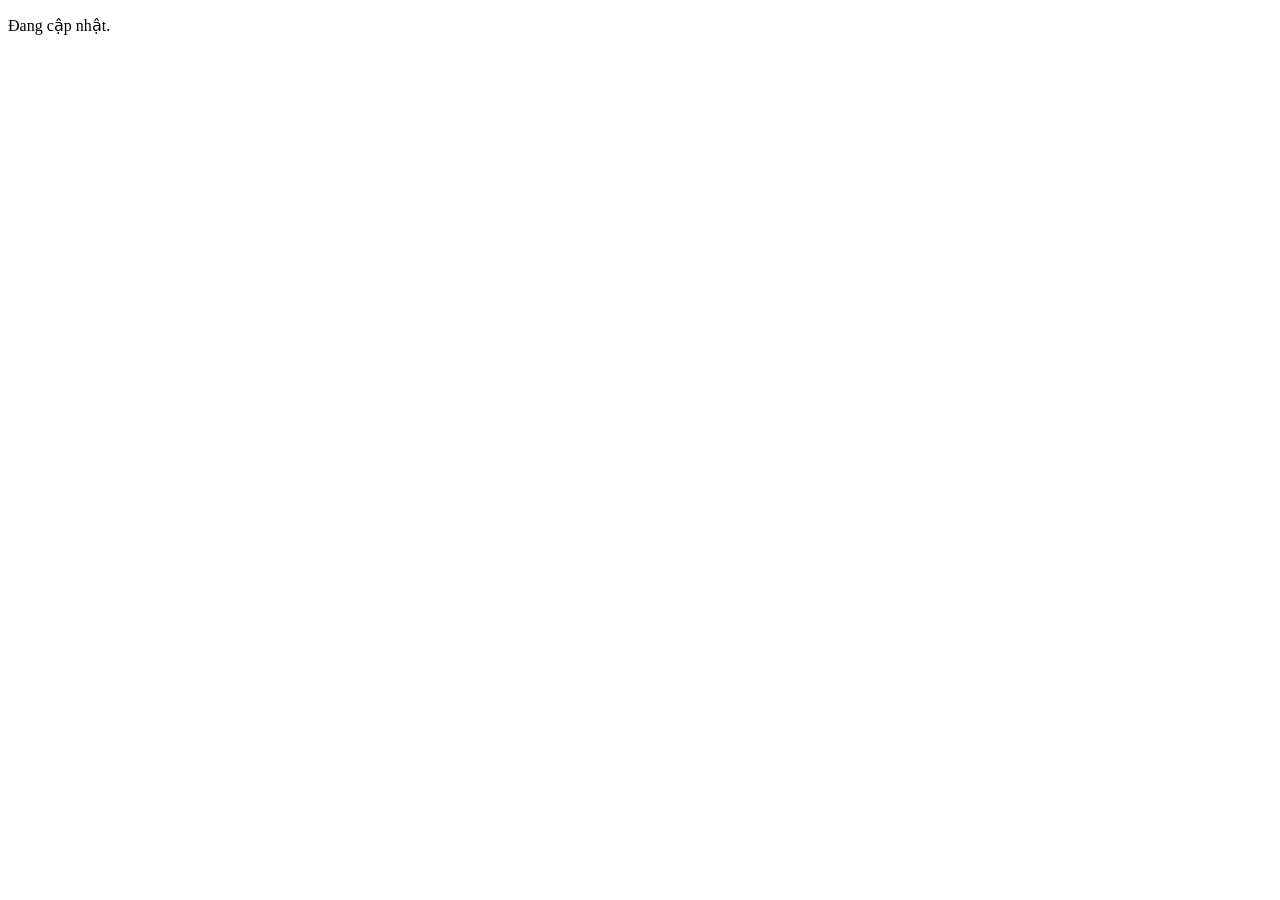
==== index.html @ cfcecbb8 "Khởi tạo: tên miền và cấu hình Pages" ====
<!doctype html><html lang="vi"><head><meta charset="utf-8"><meta name="viewport" content="width=device-width,initial-scale=1"><meta name="robots" content="noindex"><title>Đang cập nhật</title></head><body><p>Đang cập nhật.</p></body></html>
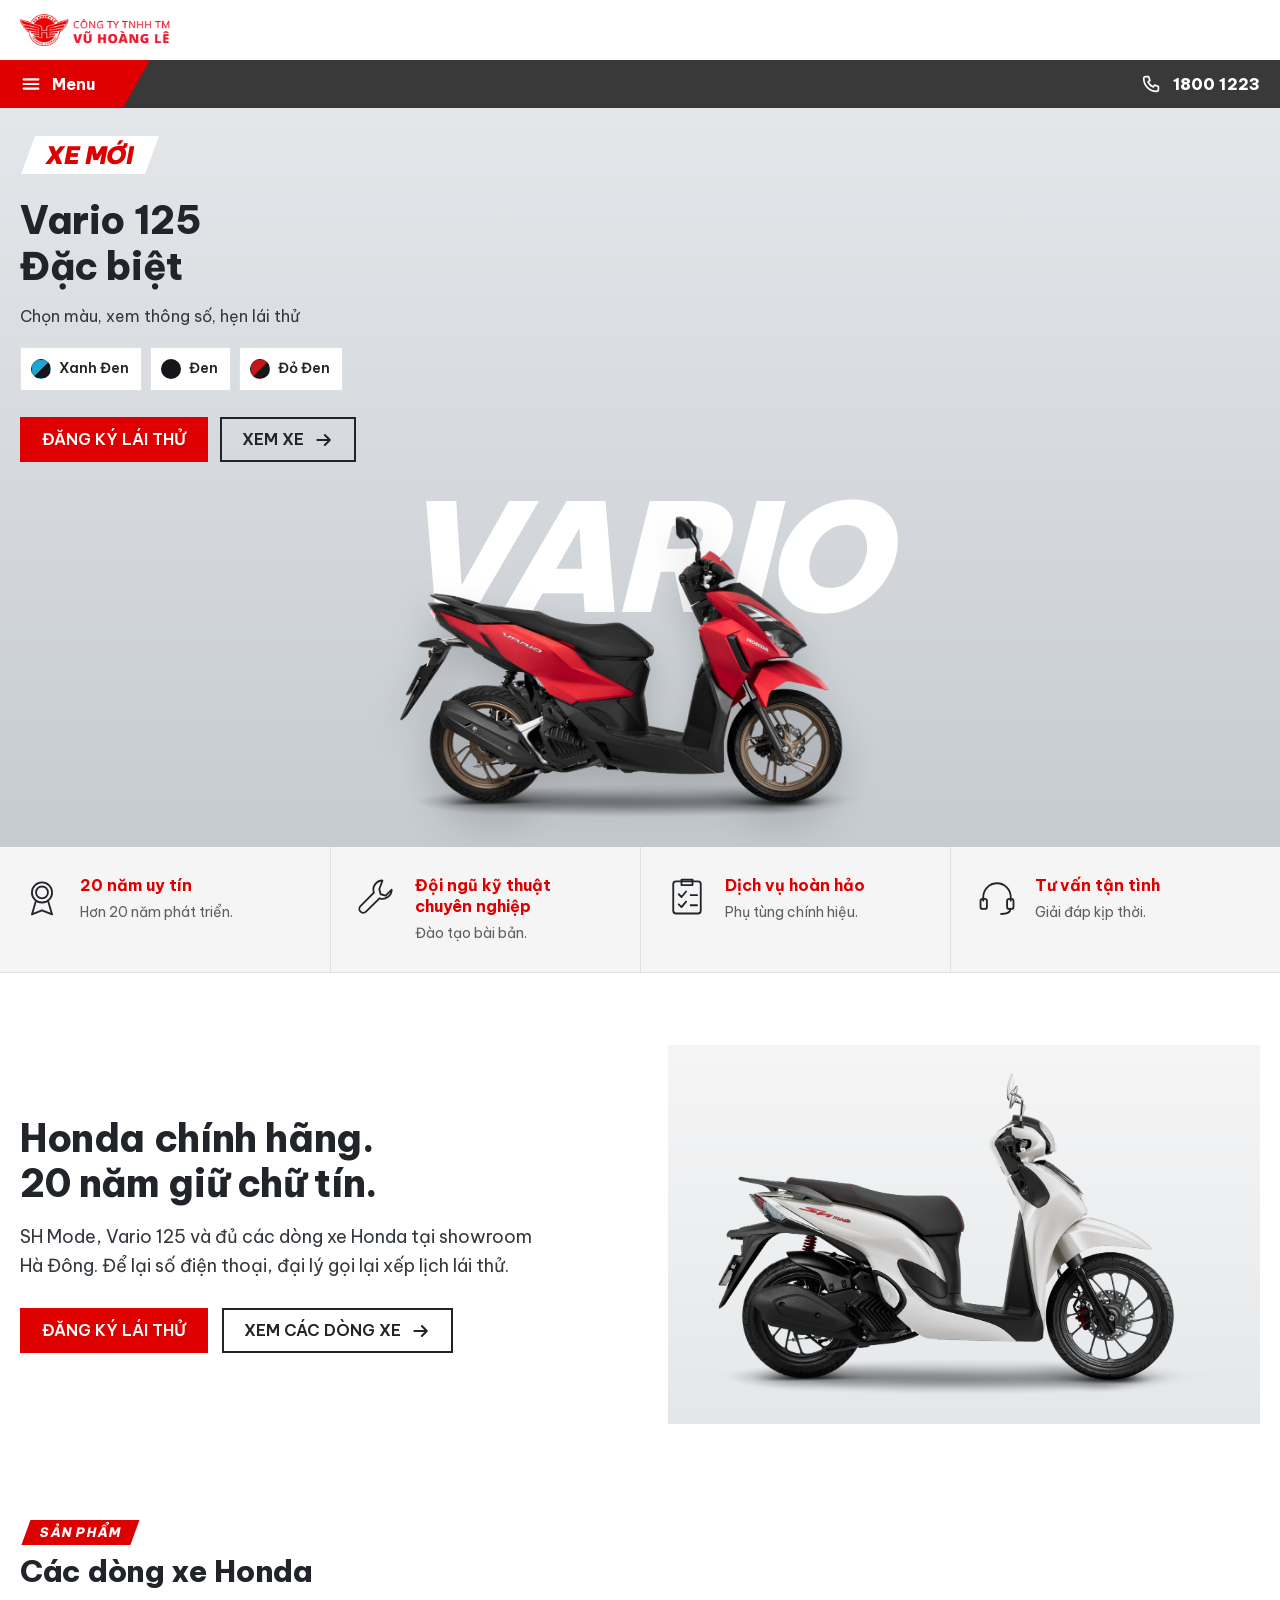
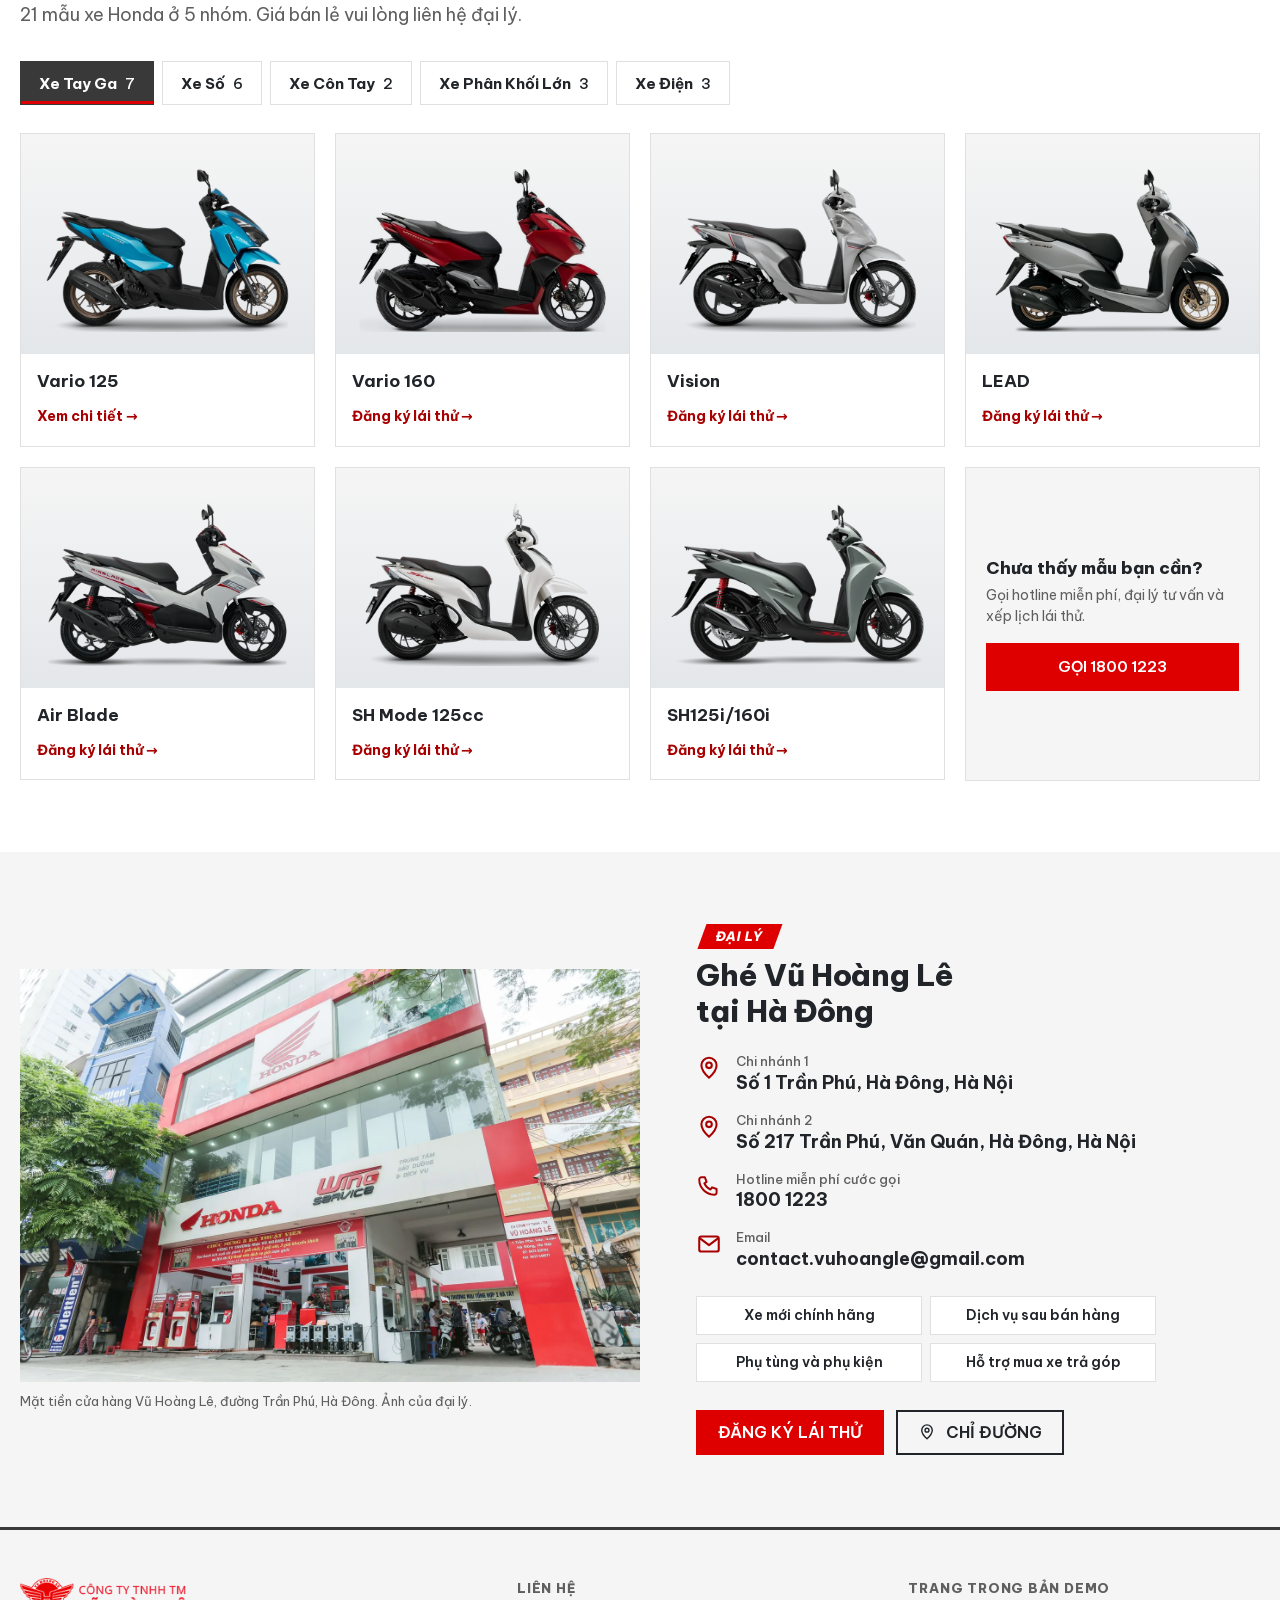
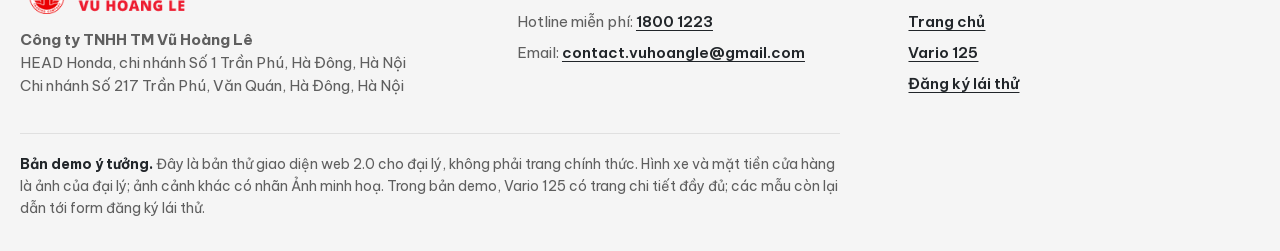
==== commit 07619dfe: "Bản demo web 2.0 theo khối B1: trang chủ, Vario 125, đăng ký lái thử, 404" ====
--- a/index.html
+++ b/index.html
@@ -1 +1,107 @@
-<!doctype html><html lang="vi"><head><meta charset="utf-8"><meta name="viewport" content="width=device-width,initial-scale=1"><meta name="robots" content="noindex"><title>Đang cập nhật</title></head><body><p>Đang cập nhật.</p></body></html>
+<!doctype html>
+<html lang="vi"><head><meta charset="utf-8">
+<meta name="viewport" content="width=device-width,initial-scale=1">
+<title>Honda Vũ Hoàng Lê | Bản demo ý tưởng web 2.0 (B1)</title>
+<meta name="description" content="Bản demo ý tưởng web 2.0 cho đại lý Honda Vũ Hoàng Lê, Hà Đông: các dòng xe, Vario 125, đăng ký lái thử.">
+<meta name="robots" content="noindex">
+<meta name="theme-color" content="#de0000">
+<meta property="og:type" content="website">
+<meta property="og:locale" content="vi_VN">
+<meta property="og:title" content="Honda Vũ Hoàng Lê | Bản demo ý tưởng web 2.0">
+<meta property="og:description" content="Bản demo ý tưởng web 2.0 cho đại lý Honda Vũ Hoàng Lê, Hà Đông: các dòng xe, Vario 125, đăng ký lái thử.">
+<meta property="og:url" content="https://vuhoangle2.ciaosoft.vn/">
+<meta property="og:image" content="https://vuhoangle2.ciaosoft.vn/img/og.jpg">
+<meta property="og:image:width" content="1200">
+<meta property="og:image:height" content="630">
+<link rel="icon" href="favicon.svg" type="image/svg+xml">
+<link rel="preload" href="fonts/bvp-400-latin.woff2" as="font" type="font/woff2" crossorigin>
+<link rel="preload" href="fonts/bvp-400-vietnamese.woff2" as="font" type="font/woff2" crossorigin>
+<link rel="preload" href="fonts/bvp-800-latin.woff2" as="font" type="font/woff2" crossorigin>
+<link rel="preload" href="fonts/bvp-800-vietnamese.woff2" as="font" type="font/woff2" crossorigin>
+<link rel="preload" href="fonts/bvp-900-latin.woff2" as="font" type="font/woff2" crossorigin>
+<link rel="preload" href="fonts/bvp-900-vietnamese.woff2" as="font" type="font/woff2" crossorigin>
+<link rel="stylesheet" href="site.css">
+<script>document.documentElement.className+=" js"</script>
+</head>
+<body>
+<a class="skip" href="#main">Bỏ qua điều hướng</a>
+<header>
+  <div class="hd-top"><div class="wrap">
+    <a class="logo" href="index.html"><img src="img/logo-vhl.png" width="186" height="40" alt="Công ty TNHH TM Vũ Hoàng Lê, về trang chủ"></a>
+    <div class="hd-util"><a class="btn btn-outline" href="test-ride.html">Đăng ký lái&nbsp;thử</a></div>
+  </div></div>
+  <nav class="hd-nav" aria-label="Điều hướng chính"><div class="wrap">
+    <a class="hot-tab" href="tel:18001223"><svg viewBox="0 0 24 24" fill="none" stroke="currentColor" stroke-width="1.8" stroke-linecap="round" stroke-linejoin="round" aria-hidden="true"><path d="M5 4h3.2l1.6 4.2-2.1 1.4a11 11 0 0 0 5.7 5.7l1.4-2.1L19 14.8V18a2 2 0 0 1-2 2A14 14 0 0 1 3 6a2 2 0 0 1 2-2z"/></svg><span>Hotline miễn phí <b>1800&nbsp;1223</b></span></a>
+    <ul class="nav-d"><li><a href="index.html" aria-current="page">Trang&nbsp;chủ</a></li><li><a href="index.html#products">Sản phẩm</a></li><li><a href="vario-125.html">Vario&nbsp;125</a></li><li><a href="test-ride.html">Đăng ký lái&nbsp;thử</a></li><li><a href="index.html#dealer">Liên hệ</a></li></ul>
+    <span class="addr"><svg viewBox="0 0 24 24" fill="none" stroke="currentColor" stroke-width="1.9" stroke-linecap="round" stroke-linejoin="round" aria-hidden="true"><path d="M12 21s7-6.2 7-11.5A7 7 0 0 0 5 9.5C5 14.8 12 21 12 21z"/><circle cx="12" cy="9.5" r="2.6"/></svg>Số&nbsp;1 và Số&nbsp;217 Trần&nbsp;Phú,&nbsp;Hà&nbsp;Đông</span>
+    <details class="nav-m"><summary><svg viewBox="0 0 24 24" fill="none" stroke="currentColor" stroke-width="2.4" stroke-linecap="round" aria-hidden="true"><path d="M4 7h16M4 12h16M4 17h16"/></svg><span>Menu</span></summary><ul><li><a href="index.html" aria-current="page">Trang&nbsp;chủ</a></li><li><a href="index.html#products">Sản phẩm</a></li><li><a href="vario-125.html">Vario&nbsp;125</a></li><li><a href="test-ride.html">Đăng ký lái&nbsp;thử</a></li><li><a href="index.html#dealer">Liên hệ</a></li></ul></details>
+    <a class="hot-m" href="tel:18001223" aria-label="Gọi hotline 1800 1223"><svg viewBox="0 0 24 24" fill="none" stroke="currentColor" stroke-width="1.8" stroke-linecap="round" stroke-linejoin="round" aria-hidden="true"><path d="M5 4h3.2l1.6 4.2-2.1 1.4a11 11 0 0 0 5.7 5.7l1.4-2.1L19 14.8V18a2 2 0 0 1-2 2A14 14 0 0 1 3 6a2 2 0 0 1 2-2z"/></svg><b>1800&nbsp;1223</b></a>
+  </div></nav>
+</header>
+
+<main id="main">
+  <section class="hero" aria-label="Xe mới: Vario 125 Đặc biệt">
+    <div class="hero-in">
+      <div class="copy">
+        <span class="tag"><span>Xe mới</span></span>
+        <h1><span class="ln">Vario&nbsp;125</span> <span class="ln">Đặc&nbsp;biệt</span></h1>
+        <p class="sub">Chọn màu, xem thông&nbsp;số, hẹn&nbsp;lái&nbsp;thử</p>
+        <div class="cols" role="group" aria-label="Chọn màu Vario 125"><a class="col-chip" href="vario-125.html?color=blue-black"><i class="dot" style="background:linear-gradient(135deg,#1fa5d4 50%,#15171a 50%)"></i>Xanh Đen</a><a class="col-chip" href="vario-125.html?color=black"><i class="dot" style="background:#15171a"></i>Đen</a><a class="col-chip" href="vario-125.html?color=red-black"><i class="dot" style="background:linear-gradient(135deg,#c4161c 50%,#15171a 50%)"></i>Đỏ Đen</a></div>
+        <div class="cta"><a class="btn btn-red" href="test-ride.html?model=vario-125">Đăng ký lái&nbsp;thử</a><a class="btn btn-ghost" href="vario-125.html">Xem xe<span class="ar"><svg viewBox="0 0 24 24" fill="none" stroke="currentColor" stroke-width="2.4" stroke-linecap="round" stroke-linejoin="round" aria-hidden="true"><path d="M4 12h15M13 6l6 6-6 6"/></svg></span></a></div>
+      </div>
+      <div class="scene"><div class="ghost" aria-hidden="true">VARIO</div><img class="bike" src="img/vario-hero.webp" width="1100" height="695" alt="Honda Vario 125 Đặc biệt màu đỏ đen" fetchpriority="high"></div>
+    </div>
+  </section>
+  <section class="usp" aria-label="Vì sao chọn Vũ Hoàng Lê"><div class="wrap"><ul><li><svg viewBox="0 0 48 48" fill="none" stroke="currentColor" stroke-width="2" stroke-linecap="round" stroke-linejoin="round" aria-hidden="true"><circle cx="24" cy="19" r="11"/><circle cx="24" cy="19" r="6.5"/><path d="M17 29.5 13 43l11-4.5L35 43l-4-13.5"/></svg><div><h3>20&nbsp;năm uy&nbsp;tín</h3><p>Hơn 20&nbsp;năm phát&nbsp;triển.</p></div></li><li><svg viewBox="0 0 48 48" fill="none" stroke="currentColor" stroke-width="2" stroke-linecap="round" stroke-linejoin="round" aria-hidden="true"><path d="M30 6a10 10 0 0 0-9.4 13.3L6 34a4.2 4.2 0 0 0 6 6l14.7-14.6A10 10 0 0 0 40 16l-6.5 6.5-5.5-1.5-1.5-5.5z"/></svg><div><h3>Đội ngũ kỹ&nbsp;thuật chuyên&nbsp;nghiệp</h3><p>Đào tạo bài&nbsp;bản.</p></div></li><li><svg viewBox="0 0 48 48" fill="none" stroke="currentColor" stroke-width="2" stroke-linecap="round" stroke-linejoin="round" aria-hidden="true"><rect x="9" y="7" width="30" height="35" rx="3"/><path d="M18 5h12v6H18zM15 21l3 3 5-6M15 32l3 3 5-6M28 22h7M28 33h7"/></svg><div><h3>Dịch vụ hoàn&nbsp;hảo</h3><p>Phụ tùng chính&nbsp;hiệu.</p></div></li><li><svg viewBox="0 0 48 48" fill="none" stroke="currentColor" stroke-width="2" stroke-linecap="round" stroke-linejoin="round" aria-hidden="true"><path d="M9 28v-4a15 15 0 0 1 30 0v4"/><rect x="6" y="26" width="7" height="11" rx="2.5"/><rect x="35" y="26" width="7" height="11" rx="2.5"/><path d="M38.5 37c0 4-4 5.5-10 5.5"/></svg><div><h3>Tư&nbsp;vấn tận&nbsp;tình</h3><p>Giải đáp kịp&nbsp;thời.</p></div></li></ul></div></section>
+
+  <section class="intro" aria-labelledby="intro-h">
+    <div class="wrap intro-in">
+      <div>
+        <h2 id="intro-h">Honda chính hãng.<br>20&nbsp;năm giữ&nbsp;chữ&nbsp;tín.</h2>
+        <p class="sub">SH Mode, Vario&nbsp;125 và đủ các dòng xe Honda tại showroom Hà&nbsp;Đông. Để lại số điện&nbsp;thoại, đại&nbsp;lý gọi lại xếp lịch&nbsp;lái&nbsp;thử.</p>
+        <div class="cta"><a class="btn btn-red" href="test-ride.html">Đăng ký lái&nbsp;thử</a><a class="btn btn-ghost" href="#products">Xem các dòng xe<span class="ar"><svg viewBox="0 0 24 24" fill="none" stroke="currentColor" stroke-width="2.4" stroke-linecap="round" stroke-linejoin="round" aria-hidden="true"><path d="M4 12h15M13 6l6 6-6 6"/></svg></span></a></div>
+      </div>
+      <div class="intro-img"><img src="img/hero-sh-mode.webp" width="1400" height="911" alt="Honda SH Mode màu trắng, nhìn nghiêng" loading="lazy" decoding="async"></div>
+    </div>
+  </section>
+
+  <section class="sec" id="products" aria-labelledby="prod-h">
+    <div class="wrap">
+      <div class="sec-head"><p class="eyebrow"><span>Sản phẩm</span></p><h2 id="prod-h">Các dòng xe&nbsp;Honda</h2>
+      <p class="lead">21 mẫu xe Honda ở 5 nhóm. Giá bán lẻ vui lòng liên hệ&nbsp;đại&nbsp;lý.</p></div>
+      <div data-catalog>
+        <div class="tabbar" role="tablist" aria-label="Nhóm xe"></div>
+        <div class="grp" id="group-scooter" data-grp="scooter" data-title="Xe Tay Ga" data-n="7"><h3>Xe Tay Ga<span>7 mẫu</span></h3><ul class="cards"><li class="card"><div class="card-img"><img src="img/models/vario-125.webp" width="800" height="600" alt="Honda Vario 125" loading="lazy" decoding="async"></div><div class="card-b"><h4><a href="vario-125.html">Vario&nbsp;125</a></h4><span class="card-go" aria-hidden="true">Xem chi tiết&nbsp;→</span></div></li><li class="card"><div class="card-img"><img src="img/models/vario-160.webp" width="800" height="600" alt="Honda Vario 160" loading="lazy" decoding="async"></div><div class="card-b"><h4><a href="test-ride.html?model=vario-160">Vario&nbsp;160</a></h4><span class="card-go" aria-hidden="true">Đăng ký lái&nbsp;thử&nbsp;→</span></div></li><li class="card"><div class="card-img"><img src="img/models/vision-2026.webp" width="800" height="600" alt="Honda Vision" loading="lazy" decoding="async"></div><div class="card-b"><h4><a href="test-ride.html?model=vision-2026">Vision</a></h4><span class="card-go" aria-hidden="true">Đăng ký lái&nbsp;thử&nbsp;→</span></div></li><li class="card"><div class="card-img"><img src="img/models/lead-2026.webp" width="800" height="600" alt="Honda LEAD" loading="lazy" decoding="async"></div><div class="card-b"><h4><a href="test-ride.html?model=lead-2026">LEAD</a></h4><span class="card-go" aria-hidden="true">Đăng ký lái&nbsp;thử&nbsp;→</span></div></li><li class="card"><div class="card-img"><img src="img/models/air-blade-2026.webp" width="800" height="600" alt="Honda Air Blade" loading="lazy" decoding="async"></div><div class="card-b"><h4><a href="test-ride.html?model=air-blade-2026">Air Blade</a></h4><span class="card-go" aria-hidden="true">Đăng ký lái&nbsp;thử&nbsp;→</span></div></li><li class="card"><div class="card-img"><img src="img/models/sh-mode-125.webp" width="800" height="600" alt="Honda SH Mode 125cc" loading="lazy" decoding="async"></div><div class="card-b"><h4><a href="test-ride.html?model=sh-mode-125">SH Mode&nbsp;125cc</a></h4><span class="card-go" aria-hidden="true">Đăng ký lái&nbsp;thử&nbsp;→</span></div></li><li class="card"><div class="card-img"><img src="img/models/sh125i-160i.webp" width="800" height="600" alt="Honda SH125i/160i" loading="lazy" decoding="async"></div><div class="card-b"><h4><a href="test-ride.html?model=sh125i-160i">SH125i/160i</a></h4><span class="card-go" aria-hidden="true">Đăng ký lái&nbsp;thử&nbsp;→</span></div></li><li class="cta-card"><div class="cta-in"><div class="cta-t"><b>Chưa thấy mẫu bạn&nbsp;cần?</b><span>Gọi hotline miễn phí, đại&nbsp;lý tư&nbsp;vấn và xếp lịch lái&nbsp;thử.</span></div><a class="btn btn-red" href="tel:18001223">Gọi 1800&nbsp;1223</a></div></li></ul></div><div class="grp" id="group-underbone" data-grp="underbone" data-title="Xe Số" data-n="6"><h3>Xe Số<span>6 mẫu</span></h3><ul class="cards"><li class="card"><div class="card-img"><img src="img/models/super-cub-c125.webp" width="800" height="600" alt="Honda Super Cub C125" loading="lazy" decoding="async"></div><div class="card-b"><h4><a href="test-ride.html?model=super-cub-c125">Super Cub C125</a></h4><span class="card-go" aria-hidden="true">Đăng ký lái&nbsp;thử&nbsp;→</span></div></li><li class="card"><div class="card-img"><img src="img/models/wave-alpha-classic.webp" width="800" height="600" alt="Honda Wave Alpha Cổ Điển" loading="lazy" decoding="async"></div><div class="card-b"><h4><a href="test-ride.html?model=wave-alpha-classic">Wave Alpha Cổ Điển</a></h4><span class="card-go" aria-hidden="true">Đăng ký lái&nbsp;thử&nbsp;→</span></div></li><li class="card"><div class="card-img"><img src="img/models/wave-alpha-110.webp" width="800" height="600" alt="Honda Wave Alpha 110cc" loading="lazy" decoding="async"></div><div class="card-b"><h4><a href="test-ride.html?model=wave-alpha-110">Wave Alpha 110cc</a></h4><span class="card-go" aria-hidden="true">Đăng ký lái&nbsp;thử&nbsp;→</span></div></li><li class="card"><div class="card-img"><img src="img/models/wave-rsx-fi.webp" width="800" height="600" alt="Honda Wave RSX FI" loading="lazy" decoding="async"></div><div class="card-b"><h4><a href="test-ride.html?model=wave-rsx-fi">Wave RSX FI</a></h4><span class="card-go" aria-hidden="true">Đăng ký lái&nbsp;thử&nbsp;→</span></div></li><li class="card"><div class="card-img"><img src="img/models/blade-110.webp" width="800" height="600" alt="Honda Blade 110cc" loading="lazy" decoding="async"></div><div class="card-b"><h4><a href="test-ride.html?model=blade-110">Blade 110cc</a></h4><span class="card-go" aria-hidden="true">Đăng ký lái&nbsp;thử&nbsp;→</span></div></li><li class="card"><div class="card-img"><img src="img/models/future-125.webp" width="800" height="600" alt="Honda Future 125cc" loading="lazy" decoding="async"></div><div class="card-b"><h4><a href="test-ride.html?model=future-125">Future 125cc</a></h4><span class="card-go" aria-hidden="true">Đăng ký lái&nbsp;thử&nbsp;→</span></div></li><li class="cta-card"><div class="cta-in"><div class="cta-t"><b>Chưa thấy mẫu bạn&nbsp;cần?</b><span>Gọi hotline miễn phí, đại&nbsp;lý tư&nbsp;vấn và xếp lịch lái&nbsp;thử.</span></div><a class="btn btn-red" href="tel:18001223">Gọi 1800&nbsp;1223</a></div></li></ul></div><div class="grp" id="group-sport" data-grp="sport" data-title="Xe Côn Tay" data-n="2"><h3>Xe Côn Tay<span>2 mẫu</span></h3><ul class="cards"><li class="card"><div class="card-img"><img src="img/models/cbr150r.webp" width="800" height="600" alt="Honda CBR150R" loading="lazy" decoding="async"></div><div class="card-b"><h4><a href="test-ride.html?model=cbr150r">CBR150R</a></h4><span class="card-go" aria-hidden="true">Đăng ký lái&nbsp;thử&nbsp;→</span></div></li><li class="card"><div class="card-img"><img src="img/models/winner-r-150.webp" width="800" height="600" alt="Honda Winner R 150cc" loading="lazy" decoding="async"></div><div class="card-b"><h4><a href="test-ride.html?model=winner-r-150">Winner R 150cc</a></h4><span class="card-go" aria-hidden="true">Đăng ký lái&nbsp;thử&nbsp;→</span></div></li><li class="cta-card"><div class="cta-in"><div class="cta-t"><b>Chưa thấy mẫu bạn&nbsp;cần?</b><span>Gọi hotline miễn phí, đại&nbsp;lý tư&nbsp;vấn và xếp lịch lái&nbsp;thử.</span></div><a class="btn btn-red" href="tel:18001223">Gọi 1800&nbsp;1223</a></div></li></ul></div><div class="grp" id="group-big-bike" data-grp="big-bike" data-title="Xe Phân Khối Lớn" data-n="3"><h3>Xe Phân Khối Lớn<span>3 mẫu</span></h3><ul class="cards"><li class="card"><div class="card-img"><img src="img/models/cb350-hness.webp" width="800" height="600" alt="Honda CB350 H&#x27;ness" loading="lazy" decoding="async"></div><div class="card-b"><h4><a href="test-ride.html?model=cb350-hness">CB350 H&#x27;ness</a></h4><span class="card-go" aria-hidden="true">Đăng ký lái&nbsp;thử&nbsp;→</span></div></li><li class="card"><div class="card-img"><img src="img/models/adv350.webp" width="800" height="600" alt="Honda ADV350" loading="lazy" decoding="async"></div><div class="card-b"><h4><a href="test-ride.html?model=adv350">ADV350</a></h4><span class="card-go" aria-hidden="true">Đăng ký lái&nbsp;thử&nbsp;→</span></div></li><li class="card"><div class="card-img"><img src="img/models/sh350.webp" width="800" height="600" alt="Honda SH350" loading="lazy" decoding="async"></div><div class="card-b"><h4><a href="test-ride.html?model=sh350">SH350</a></h4><span class="card-go" aria-hidden="true">Đăng ký lái&nbsp;thử&nbsp;→</span></div></li><li class="cta-card"><div class="cta-in"><div class="cta-t"><b>Chưa thấy mẫu bạn&nbsp;cần?</b><span>Gọi hotline miễn phí, đại&nbsp;lý tư&nbsp;vấn và xếp lịch lái&nbsp;thử.</span></div><a class="btn btn-red" href="tel:18001223">Gọi 1800&nbsp;1223</a></div></li></ul></div><div class="grp" id="group-electric" data-grp="electric" data-title="Xe Điện" data-n="3"><h3>Xe Điện<span>3 mẫu</span></h3><ul class="cards"><li class="card"><div class="card-img"><img src="img/models/uc3.webp" width="800" height="600" alt="Honda UC3" loading="lazy" decoding="async"></div><div class="card-b"><h4><a href="test-ride.html?model=uc3">UC3</a></h4><span class="card-go" aria-hidden="true">Đăng ký lái&nbsp;thử&nbsp;→</span></div></li><li class="card"><div class="card-img"><img src="img/models/cuv-e.webp" width="800" height="600" alt="Honda CUV e" loading="lazy" decoding="async"></div><div class="card-b"><h4><a href="test-ride.html?model=cuv-e">CUV e</a></h4><span class="card-go" aria-hidden="true">Đăng ký lái&nbsp;thử&nbsp;→</span></div></li><li class="card"><div class="card-img"><img src="img/models/icon-e.webp" width="800" height="600" alt="Honda ICON e" loading="lazy" decoding="async"></div><div class="card-b"><h4><a href="test-ride.html?model=icon-e">ICON e</a></h4><span class="card-go" aria-hidden="true">Đăng ký lái&nbsp;thử&nbsp;→</span></div></li><li class="cta-card"><div class="cta-in"><div class="cta-t"><b>Chưa thấy mẫu bạn&nbsp;cần?</b><span>Gọi hotline miễn phí, đại&nbsp;lý tư&nbsp;vấn và xếp lịch lái&nbsp;thử.</span></div><a class="btn btn-red" href="tel:18001223">Gọi 1800&nbsp;1223</a></div></li></ul></div>
+      </div>
+    </div>
+  </section>
+
+  <section class="sec soft" id="dealer" aria-labelledby="deal-h">
+    <div class="wrap dl-in">
+      <figure class="dl-fig"><div class="fig dl-img"><img src="img/dealer-front.webp" width="1440" height="960" alt="Mặt tiền cửa hàng Honda Vũ Hoàng Lê trên đường Trần Phú, Hà Đông: tòa nhà đỏ trắng ba tầng, biển Honda và Wing Service" loading="lazy" decoding="async"></div>
+        <figcaption>Mặt tiền cửa hàng Vũ&nbsp;Hoàng&nbsp;Lê, đường Trần&nbsp;Phú, Hà&nbsp;Đông. Ảnh của&nbsp;đại&nbsp;lý.</figcaption></figure>
+      <div class="dl-card">
+        <p class="eyebrow"><span>Đại&nbsp;lý</span></p>
+        <h2 id="deal-h"><span class="ln">Ghé Vũ&nbsp;Hoàng&nbsp;Lê</span> <span class="ln">tại Hà&nbsp;Đông</span></h2>
+        <ul class="info">
+          <li><svg viewBox="0 0 24 24" fill="none" stroke="currentColor" stroke-width="1.9" stroke-linecap="round" stroke-linejoin="round" aria-hidden="true"><path d="M12 21s7-6.2 7-11.5A7 7 0 0 0 5 9.5C5 14.8 12 21 12 21z"/><circle cx="12" cy="9.5" r="2.6"/></svg><div><small>Chi nhánh&nbsp;1</small><b>Số&nbsp;1 Trần&nbsp;Phú, Hà&nbsp;Đông,&nbsp;Hà&nbsp;Nội</b></div></li>
+          <li><svg viewBox="0 0 24 24" fill="none" stroke="currentColor" stroke-width="1.9" stroke-linecap="round" stroke-linejoin="round" aria-hidden="true"><path d="M12 21s7-6.2 7-11.5A7 7 0 0 0 5 9.5C5 14.8 12 21 12 21z"/><circle cx="12" cy="9.5" r="2.6"/></svg><div><small>Chi nhánh&nbsp;2</small><b>Số&nbsp;217 Trần&nbsp;Phú, Văn&nbsp;Quán, Hà&nbsp;Đông,&nbsp;Hà&nbsp;Nội</b></div></li>
+          <li><svg viewBox="0 0 24 24" fill="none" stroke="currentColor" stroke-width="1.8" stroke-linecap="round" stroke-linejoin="round" aria-hidden="true"><path d="M5 4h3.2l1.6 4.2-2.1 1.4a11 11 0 0 0 5.7 5.7l1.4-2.1L19 14.8V18a2 2 0 0 1-2 2A14 14 0 0 1 3 6a2 2 0 0 1 2-2z"/></svg><div><small>Hotline miễn phí&nbsp;cước&nbsp;gọi</small><a href="tel:18001223">1800&nbsp;1223</a></div></li>
+          <li><svg viewBox="0 0 24 24" fill="none" stroke="currentColor" stroke-width="1.9" stroke-linecap="round" stroke-linejoin="round" aria-hidden="true"><rect x="3" y="5" width="18" height="14" rx="2"/><path d="m4 7 8 6 8-6"/></svg><div><small>Email</small><a class="mail" href="mailto:contact.vuhoangle@gmail.com">contact.vuhoangle@<wbr>gmail.com</a></div></li>
+        </ul>
+        <ul class="svc" aria-label="Dịch vụ tại đại lý"><li>Xe mới chính&nbsp;hãng</li><li>Dịch vụ sau&nbsp;bán&nbsp;hàng</li><li>Phụ tùng và&nbsp;phụ&nbsp;kiện</li><li>Hỗ trợ mua xe&nbsp;trả&nbsp;góp</li></ul>
+        <div class="dl-cta"><a class="btn btn-red" href="test-ride.html">Đăng ký lái&nbsp;thử</a><a class="btn btn-ghost" href="https://www.google.com/maps/dir/?api=1&destination=20.9756505,105.7820764" target="_blank" rel="noopener"><svg viewBox="0 0 24 24" fill="none" stroke="currentColor" stroke-width="1.9" stroke-linecap="round" stroke-linejoin="round" aria-hidden="true"><path d="M12 21s7-6.2 7-11.5A7 7 0 0 0 5 9.5C5 14.8 12 21 12 21z"/><circle cx="12" cy="9.5" r="2.6"/></svg>Chỉ đường</a></div>
+      </div>
+    </div>
+  </section>
+</main>
+<footer class="ft"><div class="wrap">
+  <div class="ft-grid">
+    <div><img src="img/logo-vhl.png" width="166" height="36" alt="Vũ Hoàng Lê" loading="lazy"><p class="ft-name">Công ty TNHH TM Vũ&nbsp;Hoàng&nbsp;Lê</p><p>HEAD Honda, chi nhánh Số&nbsp;1 Trần&nbsp;Phú, Hà&nbsp;Đông,&nbsp;Hà&nbsp;Nội</p><p>Chi nhánh Số&nbsp;217 Trần&nbsp;Phú, Văn&nbsp;Quán, Hà&nbsp;Đông,&nbsp;Hà&nbsp;Nội</p></div>
+    <div><p class="ft-h">Liên hệ</p><ul><li>Hotline miễn phí: <a href="tel:18001223">1800&nbsp;1223</a></li><li>Email: <a href="mailto:contact.vuhoangle@gmail.com">contact.vuhoangle@<wbr>gmail.com</a></li></ul></div>
+    <div><p class="ft-h">Trang trong bản&nbsp;demo</p><ul><li><a href="index.html">Trang&nbsp;chủ</a></li><li><a href="vario-125.html">Vario&nbsp;125</a></li><li><a href="test-ride.html">Đăng ký lái&nbsp;thử</a></li></ul></div>
+  </div>
+  <p class="ft-demo"><b>Bản demo ý&nbsp;tưởng.</b> Đây là bản thử giao diện web 2.0 cho đại&nbsp;lý, không phải trang chính thức. Hình xe và mặt tiền cửa hàng là ảnh của đại&nbsp;lý; ảnh cảnh khác có nhãn Ảnh minh hoạ. Trong bản demo, Vario&nbsp;125 có trang chi tiết đầy đủ; các mẫu còn lại dẫn tới form đăng ký&nbsp;lái&nbsp;thử.</p>
+</div></footer>
+<script src="site.js" defer></script>
+</body></html>
--- a/site.css
+++ b/site.css
@@ -0,0 +1,508 @@
+@font-face{font-family:'Be Vietnam Pro';font-style:normal;font-weight:400;font-display:swap;src:url(fonts/bvp-400-vietnamese.woff2) format('woff2');unicode-range:U+0102-0103, U+0110-0111, U+0128-0129, U+0168-0169, U+01A0-01A1, U+01AF-01B0, U+0300-0301, U+0303-0304, U+0308-0309, U+0323, U+0329, U+1EA0-1EF9, U+20AB}
+@font-face{font-family:'Be Vietnam Pro';font-style:normal;font-weight:400;font-display:swap;src:url(fonts/bvp-400-latin.woff2) format('woff2');unicode-range:U+0000-00FF, U+0131, U+0152-0153, U+02BB-02BC, U+02C6, U+02DA, U+02DC, U+0304, U+0308, U+0329, U+2000-206F, U+20AC, U+2122, U+2191, U+2193, U+2212, U+2215, U+FEFF, U+FFFD}
+@font-face{font-family:'Be Vietnam Pro';font-style:normal;font-weight:500;font-display:swap;src:url(fonts/bvp-500-vietnamese.woff2) format('woff2');unicode-range:U+0102-0103, U+0110-0111, U+0128-0129, U+0168-0169, U+01A0-01A1, U+01AF-01B0, U+0300-0301, U+0303-0304, U+0308-0309, U+0323, U+0329, U+1EA0-1EF9, U+20AB}
+@font-face{font-family:'Be Vietnam Pro';font-style:normal;font-weight:500;font-display:swap;src:url(fonts/bvp-500-latin.woff2) format('woff2');unicode-range:U+0000-00FF, U+0131, U+0152-0153, U+02BB-02BC, U+02C6, U+02DA, U+02DC, U+0304, U+0308, U+0329, U+2000-206F, U+20AC, U+2122, U+2191, U+2193, U+2212, U+2215, U+FEFF, U+FFFD}
+@font-face{font-family:'Be Vietnam Pro';font-style:normal;font-weight:600;font-display:swap;src:url(fonts/bvp-600-vietnamese.woff2) format('woff2');unicode-range:U+0102-0103, U+0110-0111, U+0128-0129, U+0168-0169, U+01A0-01A1, U+01AF-01B0, U+0300-0301, U+0303-0304, U+0308-0309, U+0323, U+0329, U+1EA0-1EF9, U+20AB}
+@font-face{font-family:'Be Vietnam Pro';font-style:normal;font-weight:600;font-display:swap;src:url(fonts/bvp-600-latin.woff2) format('woff2');unicode-range:U+0000-00FF, U+0131, U+0152-0153, U+02BB-02BC, U+02C6, U+02DA, U+02DC, U+0304, U+0308, U+0329, U+2000-206F, U+20AC, U+2122, U+2191, U+2193, U+2212, U+2215, U+FEFF, U+FFFD}
+@font-face{font-family:'Be Vietnam Pro';font-style:normal;font-weight:700;font-display:swap;src:url(fonts/bvp-700-vietnamese.woff2) format('woff2');unicode-range:U+0102-0103, U+0110-0111, U+0128-0129, U+0168-0169, U+01A0-01A1, U+01AF-01B0, U+0300-0301, U+0303-0304, U+0308-0309, U+0323, U+0329, U+1EA0-1EF9, U+20AB}
+@font-face{font-family:'Be Vietnam Pro';font-style:normal;font-weight:700;font-display:swap;src:url(fonts/bvp-700-latin.woff2) format('woff2');unicode-range:U+0000-00FF, U+0131, U+0152-0153, U+02BB-02BC, U+02C6, U+02DA, U+02DC, U+0304, U+0308, U+0329, U+2000-206F, U+20AC, U+2122, U+2191, U+2193, U+2212, U+2215, U+FEFF, U+FFFD}
+@font-face{font-family:'Be Vietnam Pro';font-style:normal;font-weight:800;font-display:swap;src:url(fonts/bvp-800-vietnamese.woff2) format('woff2');unicode-range:U+0102-0103, U+0110-0111, U+0128-0129, U+0168-0169, U+01A0-01A1, U+01AF-01B0, U+0300-0301, U+0303-0304, U+0308-0309, U+0323, U+0329, U+1EA0-1EF9, U+20AB}
+@font-face{font-family:'Be Vietnam Pro';font-style:normal;font-weight:800;font-display:swap;src:url(fonts/bvp-800-latin.woff2) format('woff2');unicode-range:U+0000-00FF, U+0131, U+0152-0153, U+02BB-02BC, U+02C6, U+02DA, U+02DC, U+0304, U+0308, U+0329, U+2000-206F, U+20AC, U+2122, U+2191, U+2193, U+2212, U+2215, U+FEFF, U+FFFD}
+@font-face{font-family:'Be Vietnam Pro';font-style:normal;font-weight:900;font-display:swap;src:url(fonts/bvp-900-vietnamese.woff2) format('woff2');unicode-range:U+0102-0103, U+0110-0111, U+0128-0129, U+0168-0169, U+01A0-01A1, U+01AF-01B0, U+0300-0301, U+0303-0304, U+0308-0309, U+0323, U+0329, U+1EA0-1EF9, U+20AB}
+@font-face{font-family:'Be Vietnam Pro';font-style:normal;font-weight:900;font-display:swap;src:url(fonts/bvp-900-latin.woff2) format('woff2');unicode-range:U+0000-00FF, U+0131, U+0152-0153, U+02BB-02BC, U+02C6, U+02DA, U+02DC, U+0304, U+0308, U+0329, U+2000-206F, U+20AC, U+2122, U+2191, U+2193, U+2212, U+2215, U+FEFF, U+FFFD}
+
+
+:root{
+--red:#de0000;--red-d:#a80000;--dark:#393939;--ink:#212529;--ink-2:#33383d;--muted:#5f5f5f;--line:#e0e0e0;--soft:#f5f5f5;
+--field:#5f5f5f;--focus:#0b57d0;--ok:#0b6b3a;--ok-bg:#e8f5ee;--err:#b42318;--err-bg:#fdeceb;
+--r-btn:0;--r-card:0;--dur:.15s;--dur2:.2s;--ease:cubic-bezier(.2,.7,.2,1);
+--hero-g:linear-gradient(180deg,#f5f5f5 0%,#e4e7ea 100%);
+--bleed:max(0px,calc((100vw - 1440px) / 2));
+--shadow-hover:0 10px 28px rgba(17,24,39,.12)
+}
+
+
+*{box-sizing:border-box}
+html{-webkit-text-size-adjust:100%;scroll-behavior:smooth}
+@media (prefers-reduced-motion:reduce){html{scroll-behavior:auto}}
+body{margin:0;font-family:"Be Vietnam Pro",system-ui,-apple-system,"Segoe UI",Roboto,Arial,sans-serif;font-size:16px;line-height:1.6;color:var(--ink);background:#fff;-webkit-font-smoothing:antialiased}
+a{color:inherit;text-decoration:none}
+img{display:block;max-width:100%;height:auto}
+ul,ol{margin:0;padding:0;list-style:none}
+h1,h2,h3,h4,p,dl,dd,figure{margin:0}
+button,input,select,textarea{font-family:inherit}
+:focus-visible{outline:3px solid var(--focus);outline-offset:2px}
+.sr{position:absolute!important;width:1px;height:1px;margin:-1px;padding:0;overflow:hidden;clip:rect(0,0,0,0);white-space:nowrap;border:0}
+.skip{position:absolute;left:12px;top:-64px;z-index:100;background:var(--ink);color:#fff;padding:12px 16px;border-radius:6px;font-weight:700}
+.skip:focus{top:12px}
+.wrap{width:100%;max-width:1220px;margin:0 auto;padding-left:20px;padding-right:20px}
+h1,h2,h3{text-wrap-style:balance}
+.sub,.lead,.desc,.benefit,.usp p,.map-note,.cta-t span,.doc p,.doc li{text-wrap-style:pretty}
+.nw{white-space:nowrap}
+
+.btn{display:inline-flex;align-items:center;justify-content:center;gap:10px;min-height:52px;padding:0 26px;border-radius:var(--r-btn);font-family:inherit;font-weight:700;font-size:16px;line-height:1.2;border:2px solid transparent;white-space:nowrap;cursor:pointer;text-align:center;background:none;color:inherit}
+.btn svg{width:20px;height:20px;flex:none}
+.btn-red{background:var(--red);color:#fff}
+.btn-red:hover{background:var(--red-d)}
+.btn-outline{border-color:var(--red);color:var(--red);background:#fff}
+.btn-outline:hover{background:var(--red);color:#fff}
+.btn-ghost{border-color:var(--ink);color:var(--ink)}
+.btn-ghost:hover{background:var(--ink);color:#fff}
+.btn-white{background:#fff;color:var(--red-d)}
+.btn-white:hover{background:var(--ink);color:#fff}
+.btn-line-w{border-color:#fff;color:#fff}
+.btn-line-w:hover{background:#fff;color:var(--red-d)}
+.btn[disabled],.btn[aria-disabled=true]{opacity:.6;cursor:progress}
+@media (prefers-reduced-motion:no-preference){.btn{transition:background-color var(--dur),border-color var(--dur),color var(--dur)}}
+.lnk{background:none;border:0;padding:0;font-family:inherit;font-size:inherit;font-weight:700;color:var(--red-d);text-decoration:underline;text-underline-offset:3px;cursor:pointer;min-height:24px}
+.lnk:hover{color:var(--ink)}
+
+.eyebrow{font-size:14px;line-height:1.4;font-weight:700;letter-spacing:.06em;text-transform:uppercase;color:var(--red)}
+.sec{padding:72px 0}
+.sec.soft{background:var(--soft)}
+.sec.soft .eyebrow,.pg-head .eyebrow,.pr-hero .eyebrow{color:var(--red-d)}
+.sec-head{max-width:720px;margin-bottom:32px}
+.sec-head h2,.h2{margin-top:8px;font-size:36px;line-height:1.2;font-weight:800;letter-spacing:-.01em}
+.sec-head .lead{margin-top:12px;font-size:18px;line-height:1.6;color:var(--muted)}
+.fig{position:relative;overflow:hidden;border-radius:var(--r-card)}
+.fig img{width:100%;height:100%;object-fit:cover}
+.chip-ill{position:absolute;left:12px;top:12px;background:rgba(26,29,33,.86);color:#fff;font-size:12px;line-height:1;font-weight:700;padding:7px 10px;border-radius:999px;letter-spacing:.02em}
+
+
+body{line-height:1.55}
+.wrap{max-width:1440px;padding-left:45px;padding-right:45px}
+@media (max-width:1299px){.wrap{padding-left:20px;padding-right:20px}}
+.btn{min-height:45px;padding:0 20px;border-radius:0;font-weight:600;text-transform:uppercase;line-height:1.2;letter-spacing:0}
+.btn .ar{display:inline-flex}
+.btn-red{background:var(--red);border-color:var(--red);color:#fff}
+.btn-red:hover{background:var(--red-d);border-color:var(--red-d)}
+.btn-outline{border-color:var(--red);color:var(--red);background:#fff}
+.btn-outline:hover{background:var(--red);color:#fff}
+.btn-ghost{border-color:var(--ink);color:var(--ink)}
+.btn-ghost:hover{background:var(--ink);color:#fff}
+.btn-white{background:#fff;border-color:#fff;color:var(--red-d)}
+.btn-white:hover{background:var(--ink);border-color:var(--ink);color:#fff}
+.btn-line-w:hover{background:#fff;color:var(--red-d)}
+.eyebrow{display:block;width:fit-content;transform:skewX(-20deg);background:var(--red);padding:0 14px;margin-left:6px;font-size:13px;line-height:1.9;color:#fff}
+.eyebrow span{display:inline-block;transform:skewX(10deg);font-size:13px;line-height:1.9;font-weight:800;letter-spacing:.06em;text-transform:uppercase;color:#fff;white-space:nowrap}
+.sec.soft .eyebrow,.pg-head .eyebrow{color:#fff}
+.sec-head h2,.h2{font-size:30px}
+.chip-ill{background:rgba(33,37,41,.88)}
+
+
+.hd-top{background:#fff}
+.hd-top .wrap{display:flex;align-items:center;justify-content:space-between;height:66px}
+.logo{display:flex;align-items:center;min-height:44px;flex:none}
+.logo img{width:186px;height:auto}
+.hd-util{display:flex;align-items:center;gap:28px}
+.hd-nav{position:relative;background:var(--dark);height:53px}
+.hd-nav::before{content:"";position:absolute;left:0;top:0;bottom:0;width:calc(405px + var(--bleed));background:var(--red);clip-path:polygon(0 0,100% 0,calc(100% - 27px) 100%,0 100%)}
+.hd-nav .wrap{position:relative;display:flex;align-items:center;height:53px}
+.hot-tab{display:flex;align-items:center;gap:10px;width:327px;color:#fff;font-size:14px;font-weight:700;white-space:nowrap}
+.hot-tab svg{width:22px;height:22px;flex:none}
+.hot-tab b{font-size:16px;font-weight:800;letter-spacing:.01em}
+.nav-d{display:flex;margin-left:36px}
+.nav-d a{display:flex;align-items:center;height:53px;padding:0 11px;color:#fff;font-size:13px;font-weight:700;line-height:1.6;white-space:nowrap}
+.nav-d a:hover{color:#ffb4b4}
+.nav-d a[aria-current]{box-shadow:inset 0 -3px 0 #fff}
+.hd-nav .addr{margin-left:auto;display:flex;align-items:center;gap:8px;color:#fff;font-size:13px;font-weight:500;white-space:nowrap}
+.hd-nav .addr svg{width:18px;height:18px;flex:none}
+.nav-m,.hot-m{display:none;color:#fff}
+.nav-m summary{list-style:none;display:flex;align-items:center;gap:10px;height:48px;color:#fff;font-weight:700;font-size:16px;cursor:pointer}
+.nav-m summary::-webkit-details-marker{display:none}
+.nav-m summary svg{width:22px;height:22px}
+.nav-m ul{position:absolute;left:0;right:0;top:48px;z-index:40;background:#fff;box-shadow:0 18px 32px rgba(17,24,39,.2)}
+.nav-m li a{display:flex;align-items:center;min-height:52px;padding:0 20px;font-size:16px;font-weight:700;color:var(--ink);border-bottom:1px solid var(--line)}
+.nav-m li a[aria-current]{color:var(--red-d);box-shadow:inset 4px 0 0 var(--red-d)}
+@media (max-width:1299px){
+  .hd-top .wrap{height:60px}
+  .logo img{width:150px}
+  .hd-util,.hot-tab,.nav-d,.hd-nav .addr{display:none}
+  .hd-nav{height:48px}
+  .hd-nav::before{width:150px}
+  .hd-nav .wrap{height:48px;justify-content:space-between}
+  .nav-m{display:block}
+  .hot-m{display:flex;align-items:center;gap:10px;min-height:48px;color:#fff;font-weight:700;font-size:16px}
+  .hot-m svg{width:22px;height:22px;flex:none}
+  .hot-m b{font-weight:800;letter-spacing:.01em}
+}
+
+
+.hero{position:relative;height:470px;background:linear-gradient(180deg,#e4e7ea 0%,#c6cbd1 100%);overflow:hidden}
+.hero-in{position:relative;max-width:1440px;height:100%;margin:0 auto}
+.scene{position:absolute;inset:0}
+.ghost{position:absolute;right:2%;top:52px;font-size:clamp(88px,15.5vw,224px);line-height:1;font-weight:900;font-style:italic;letter-spacing:-.03em;color:#fff;white-space:nowrap;user-select:none}
+.hero .copy{position:absolute;left:45px;top:64px;width:min(520px,44%);z-index:2}
+.tag{display:inline-block;transform:skewX(-20deg);background:#fff;padding:0 18px;margin-left:8px}
+.tag span{display:inline-block;transform:skewX(10deg);font-size:24px;font-weight:900;line-height:1.6;color:var(--red);text-transform:uppercase;white-space:nowrap}
+.hero .copy h1{margin-top:24px;font-size:38px;line-height:1.2;font-weight:800;letter-spacing:-.01em;color:var(--ink)}
+.hero .copy h1 .ln{display:block}
+.hero .copy .sub{margin-top:14px;font-size:16px;line-height:1.6;color:var(--ink-2);max-width:440px}
+.hero .cols{margin-top:18px}
+.hero .col-chip{min-height:44px;padding:0 12px 0 10px;gap:8px;font-size:14px}
+.hero .cta{margin-top:26px;gap:12px}
+.hero .bike{position:absolute;right:5%;bottom:20px;width:min(580px,43%);z-index:1;filter:drop-shadow(0 18px 18px rgba(0,0,0,.18))}
+.cta{display:flex;gap:14px;flex-wrap:wrap;margin-top:28px}
+.cols{display:flex;gap:8px;flex-wrap:wrap}
+.col-chip{display:inline-flex;align-items:center;gap:8px;min-height:44px;padding:0 16px 0 12px;border:1.5px solid var(--line);border-radius:0;font-size:15px;font-weight:600;background:#fff}
+.col-chip:hover{border-color:var(--ink)}
+@media (max-width:1299px){
+  .hero{height:auto}
+  .hero-in{height:auto;display:flex;flex-direction:column;padding:28px 20px 28px}
+  .hero .copy{position:static;width:auto}
+  .hero .copy h1{font-size:clamp(28px,7.6vw,38px)}
+  .scene{position:relative;inset:auto;width:min(480px,100%);margin:20px auto 0;align-self:center}
+  .hero .bike{position:relative;right:auto;bottom:auto;width:100%;margin-top:34px}
+  .ghost{font-size:clamp(88px,25vw,150px);right:auto;left:50%;transform:translateX(-50%);top:0}
+}
+@media (max-width:640px){
+  .hero .cta{flex-direction:column;align-items:stretch;gap:8px}
+  .hero .cta .btn{width:100%}
+}
+
+.usp{background:var(--soft);border-bottom:1px solid var(--line)}
+.usp ul{display:grid;grid-template-columns:repeat(4,minmax(0,1fr))}
+.usp li{display:flex;gap:16px;align-items:flex-start;padding:28px 24px;border-left:1px solid var(--line)}
+.usp li:first-child{border-left:0;padding-left:0}
+.usp svg{flex:none;width:44px;height:44px;color:var(--ink)}
+.usp h3{font-size:16px;line-height:1.3;font-weight:700;color:var(--red)}
+.usp p{margin-top:6px;font-size:14px;line-height:1.5;color:var(--muted)}
+
+.intro{padding:72px 0 24px}
+.intro-in{display:grid;grid-template-columns:minmax(0,1fr) minmax(0,1fr);gap:56px;align-items:center}
+.intro h2{font-size:38px;line-height:1.2;font-weight:800;letter-spacing:-.01em}
+.intro .sub{margin-top:16px;max-width:520px;font-size:18px;line-height:1.6;color:var(--ink-2)}
+.intro-img{display:block;aspect-ratio:1000/640;padding:28px 40px;background:var(--hero-g);overflow:hidden}
+.intro-img img{width:100%;height:100%;object-fit:contain;mix-blend-mode:multiply}
+
+.tabbar{display:none}
+.js .tabbar{display:flex;gap:8px;margin-bottom:28px}
+.tab{flex:none;display:inline-flex;align-items:center;gap:8px;min-height:44px;padding:0 18px;border-radius:0;border:1.5px solid var(--line);background:#fff;color:var(--ink);font-family:inherit;font-weight:700;font-size:15px;line-height:1;cursor:pointer}
+.tab .n{font-weight:500}
+.tab:hover{border-color:var(--ink)}
+.tab[aria-selected=true]{background:var(--dark);border-color:var(--dark);color:#fff;box-shadow:inset 0 -3px 0 var(--red)}
+@media (prefers-reduced-motion:no-preference){.tab{transition:background-color var(--dur),border-color var(--dur),color var(--dur)}}
+.grp+.grp{margin-top:48px}
+.grp>h3{font-size:22px;line-height:1.3;font-weight:800;margin-bottom:16px}
+.grp>h3 span{font-size:15px;font-weight:500;color:var(--muted);margin-left:8px}
+.js .grp>h3{position:absolute;width:1px;height:1px;margin:-1px;overflow:hidden;clip:rect(0,0,0,0)}
+.js .grp+.grp{margin-top:0}
+.js .grp[hidden]{display:none}
+@media (prefers-reduced-motion:no-preference){.js .grp:not([hidden]){animation:grp-in var(--dur2) var(--ease)}}
+@keyframes grp-in{from{opacity:0;transform:translateY(6px)}to{opacity:1;transform:none}}
+.cards{display:grid;grid-template-columns:repeat(4,minmax(0,1fr));gap:20px}
+.card{position:relative;display:flex;flex-direction:column;background:#fff;border:1px solid var(--line);overflow:hidden}
+@media (prefers-reduced-motion:no-preference){.card{transition:box-shadow var(--dur2) var(--ease),transform var(--dur2) var(--ease)}.card:hover{transform:translateY(-2px)}}
+.card:hover{box-shadow:var(--shadow-hover)}
+.card-img{display:block;aspect-ratio:4/3;background:var(--hero-g)}
+.card-img img{width:100%;height:100%;object-fit:contain;mix-blend-mode:multiply}
+.card-b{display:flex;flex-direction:column;gap:4px;flex:1;padding:16px 16px 18px}
+.card h4{font-size:17px;line-height:1.3;font-weight:700}
+.card h4 a::after{content:"";position:absolute;inset:0}
+.card h4 a:focus-visible{outline:none}
+.card:has(h4 a:focus-visible){outline:3px solid var(--focus);outline-offset:2px}
+.card-go{margin-top:auto;padding-top:10px;font-size:14px;font-weight:700;color:var(--red-d)}
+.cta-card:nth-child(4n+1){grid-column:1/-1}
+.cta-card:nth-child(4n+2){grid-column:2/-1}
+.cta-card:nth-child(4n+3){grid-column:3/-1}
+.cta-card{container-type:inline-size;display:flex;flex-direction:column;justify-content:center;padding:22px 20px;background:var(--soft);border:1px solid var(--line)}
+.cta-in{display:flex;flex-direction:column;gap:16px}
+.cta-t b{display:block;font-size:17px;line-height:1.3;font-weight:800;text-wrap-style:balance}
+.cta-t span{display:block;margin-top:6px;font-size:14px;line-height:1.5;color:var(--muted)}
+.cta-card .btn{align-self:stretch;min-height:48px;padding:0 14px;font-size:15px}
+@container (max-width:200px){.cta-t span{display:none}}
+@container (max-width:180px){.cta-card .btn{font-size:14px;padding:6px 8px;white-space:normal;line-height:1.2}}
+@container (min-width:480px) and (max-width:599px){.cta-card .btn{align-self:flex-start;padding:0 22px;font-size:16px}}
+@container (min-width:600px){.cta-in{flex-direction:row;align-items:center;justify-content:space-between;gap:24px}.cta-in .btn{align-self:center;flex:none;padding:0 22px;font-size:16px}}
+
+.dl-in{display:grid;grid-template-columns:minmax(0,1.1fr) minmax(0,1fr);gap:56px;align-items:center}
+.dl-img{aspect-ratio:3/2}
+.dl-fig figcaption{margin-top:10px;font-size:13px;line-height:1.4;color:var(--muted)}
+.dl-card h2 .ln{display:block}
+.map-note{margin-top:12px;font-size:13px;font-weight:500;line-height:1.45;color:var(--muted)}
+.dl-card h2{margin-top:8px;font-size:30px;line-height:1.2;font-weight:800;letter-spacing:-.01em}
+.info{margin-top:24px;display:grid;gap:16px}
+.info li{display:flex;gap:14px;align-items:flex-start}
+.info svg{flex:none;width:26px;height:26px;color:var(--red-d);margin-top:2px}
+.info small{display:block;font-size:13px;font-weight:500;color:var(--muted);line-height:1.3}
+.info div{min-width:0}
+.info b,.info a{font-size:18px;font-weight:700;line-height:1.4;overflow-wrap:anywhere}
+.info a:hover{color:var(--red-d)}
+.info a.mail{overflow-wrap:normal}
+.svc{margin-top:24px;display:grid;grid-template-columns:repeat(2,minmax(0,1fr));gap:8px;max-width:460px}
+.svc li{font-size:14px;font-weight:600;line-height:1.35;text-align:center;padding:9px 12px;border-radius:0;background:#fff;border:1px solid var(--line)}
+.dl-cta{margin-top:28px;display:flex;gap:12px;flex-wrap:wrap}
+.dl-cta .btn svg{width:18px;height:18px}
+
+@media (max-width:1179px){
+  .usp ul{grid-template-columns:repeat(2,minmax(0,1fr))}
+  .usp li{flex-direction:column;gap:12px;padding:20px 16px;border-left:0;border-top:1px solid var(--line)}
+  .usp li:first-child{padding-left:16px}
+  .usp li:nth-child(-n+2){border-top:0}
+  .usp li:nth-child(even){border-left:1px solid var(--line)}
+  .usp svg{width:40px;height:40px}
+  .intro{padding:48px 0 16px}
+  .intro-in,.dl-in{grid-template-columns:minmax(0,1fr);gap:28px}
+  .intro h2{font-size:clamp(28px,7.6vw,38px)}
+  .intro-img{padding:24px 32px}
+  .dl-card h2,.sec-head h2,.h2{font-size:30px}
+  .sec{padding:56px 0}
+  .cards{grid-template-columns:repeat(3,minmax(0,1fr))}
+  .cta-card:nth-child(3n+1){grid-column:1/-1}
+  .cta-card:nth-child(3n+2){grid-column:2/-1}
+  .cta-card:nth-child(3n+3){grid-column:auto}
+  .tabbar{overflow-x:auto;scrollbar-width:none;padding:2px}
+  .tabbar::-webkit-scrollbar{display:none}
+  .tabbar{--fl:0px;--fr:0px}
+  .tabbar.more{--fr:32px}
+  .tabbar.less{--fl:32px}
+  .tabbar.more,.tabbar.less{-webkit-mask-image:linear-gradient(90deg,transparent 0,#000 var(--fl),#000 calc(100% - var(--fr)),transparent 100%);mask-image:linear-gradient(90deg,transparent 0,#000 var(--fl),#000 calc(100% - var(--fr)),transparent 100%)}
+}
+@media (max-width:899px){.cta-card:nth-child(2n+1){grid-column:1/-1}.cta-card:nth-child(2n+2){grid-column:auto}.cards{grid-template-columns:repeat(2,minmax(0,1fr));gap:12px}.card h4{font-size:15px}.card-b{padding:12px 12px 14px}}
+@media (max-width:640px){
+  .cta{flex-direction:column;align-items:stretch;gap:8px;margin-top:22px}
+  .cta .btn{width:100%}
+  .intro-img{padding:18px 16px}
+  .dl-card h2,.sec-head h2,.h2{font-size:26px}
+  .sec-head .lead{font-size:16px}
+  .dl-cta .btn{width:100%}
+  .svc li{font-size:13px;padding:9px 8px}
+}
+@media (max-width:379px){
+  .svc li{font-size:12px;padding:9px 4px}
+}
+@media (max-width:339px){
+  .svc{grid-template-columns:minmax(0,1fr)}
+}
+
+
+.ft{background:var(--soft);border-top:1px solid var(--line);padding:48px 0 32px;font-size:15px}
+.ft-grid{display:grid;grid-template-columns:minmax(0,1.3fr) minmax(0,1fr) minmax(0,1fr);gap:40px}
+.ft-grid img{width:166px;height:36px}
+.ft-name{margin-top:14px;font-weight:700}
+.ft-grid p{color:var(--muted)}
+.ft-h{font-size:13px;font-weight:800;letter-spacing:.06em;text-transform:uppercase;margin-bottom:12px}
+.ft li{margin-top:8px;color:var(--muted)}
+.ft li a{color:var(--ink);font-weight:600;text-decoration:underline;text-underline-offset:3px}
+.ft-demo{margin-top:36px;padding-top:20px;border-top:1px solid var(--line);font-size:14px;color:var(--muted);max-width:820px}
+.ft-demo b{color:var(--ink)}
+@media (max-width:899px){.ft-grid{grid-template-columns:minmax(0,1fr);gap:28px}.ft{padding:40px 0 28px}}
+
+
+.crumb{padding:20px 0 0;font-size:14px;color:var(--muted)}
+.crumb ol{display:flex;flex-wrap:wrap;gap:6px}
+.crumb li+li::before{content:"/";margin-right:6px;color:#9aa1a8}
+.crumb a{text-decoration:underline;text-underline-offset:3px}
+.crumb a:hover{color:var(--red-d)}
+.mh{padding:24px 0 56px}
+.mh-in{display:grid;grid-template-columns:minmax(0,1fr) minmax(0,1.12fr);gap:56px;align-items:stretch}
+.mh h1{margin-top:8px;font-size:58px;line-height:1.1;font-weight:800;letter-spacing:-.02em}
+.benefit{margin-top:16px;font-size:24px;line-height:1.35;font-weight:700}
+.mh .desc{margin-top:12px;font-size:17px;color:var(--muted);max-width:520px}
+.pricebox{margin-top:24px;padding:20px 24px;border:1px solid var(--line);border-radius:var(--r-card);background:#fff;max-width:520px}
+.pricebox small{display:block;font-size:13px;font-weight:500;color:var(--muted)}
+.pricebox b{display:block;font-size:30px;line-height:1.2;font-weight:800}
+.pricebox p{margin-top:4px;font-size:14px;color:var(--muted)}
+.pricebox a{color:var(--ink);font-weight:700;text-decoration:underline;text-underline-offset:3px}
+.acts{margin-top:24px;display:flex;gap:12px;flex-wrap:wrap}
+.acts-note{margin-top:12px;font-size:13px;color:var(--muted)}
+.stage{position:relative;aspect-ratio:1000/640;background:var(--hero-g);border-radius:var(--r-card);overflow:hidden}
+.shot{position:absolute;inset:0;width:100%;height:100%;object-fit:contain;opacity:0;visibility:hidden}
+.shot-ph{position:absolute;inset:16px;display:flex;flex-direction:column;align-items:center;justify-content:center;gap:8px;text-align:center;padding:16px;border:2px dashed #9aa1a8;border-radius:var(--r-card);opacity:0;visibility:hidden}
+.shot-ph svg{width:48px;height:48px;color:var(--muted)}
+.shot-ph b{font-size:20px;font-weight:700}
+.shot-ph span{font-size:14px;color:var(--muted);max-width:320px}
+@media (prefers-reduced-motion:no-preference){.shot,.shot-ph{transition:opacity var(--dur2) var(--ease),visibility 0s linear var(--dur2)}}
+.mh-in:has(#color-blue-black:checked) .s-blue-black,.mh-in:has(#color-black:checked) .s-black,.mh-in:has(#color-red-black:checked) .s-red-black,.mh-in:has(#color-sport-blue-black:checked) .s-sport-blue-black{opacity:1;visibility:visible;transition-delay:0s}
+.cap{display:none;margin-top:12px;align-items:baseline;gap:10px;flex-wrap:wrap}
+.cap small{font-size:13px;font-weight:500;color:var(--muted)}
+.cap b{font-size:20px;font-weight:800}
+.mh-in:has(#color-blue-black:checked) .c-blue-black,.mh-in:has(#color-black:checked) .c-black,.mh-in:has(#color-red-black:checked) .c-red-black,.mh-in:has(#color-sport-blue-black:checked) .c-sport-blue-black{display:flex}
+.picker{margin-top:20px;border:0;padding:0;min-width:0}
+.picker legend{font-size:14px;font-weight:700;margin-bottom:12px;padding:0}
+.ver+.ver{margin-top:14px}
+.ver h3{font-size:13px;font-weight:700;letter-spacing:.04em;text-transform:uppercase;color:var(--muted);margin-bottom:8px}
+.sws{display:flex;gap:8px;flex-wrap:wrap}
+.rd{position:absolute;opacity:0;width:1px;height:1px;margin:0}
+.sw{display:inline-flex;align-items:center;gap:10px;min-height:44px;padding:0 18px 0 12px;border:1.5px solid var(--line);border-radius:999px;background:#fff;font-size:15px;font-weight:600;cursor:pointer}
+.sw:hover{border-color:var(--ink)}
+.dot{display:block;width:20px;height:20px;border-radius:50%;border:1px solid rgba(0,0,0,.18);flex:none}
+.rd:checked+.sw{border-color:var(--ink);box-shadow:inset 0 0 0 1px var(--ink)}
+.rd:focus-visible+.sw{outline:3px solid var(--focus);outline-offset:2px}
+@media (prefers-reduced-motion:no-preference){.sw{transition:border-color var(--dur)}}
+
+.stats{display:grid;grid-template-columns:repeat(4,minmax(0,1fr));gap:20px}
+.stat{padding:24px;border:1px solid var(--line);border-radius:var(--r-card);background:#fff}
+.stat b{display:block;font-size:40px;line-height:1.1;font-weight:800;letter-spacing:-.02em}
+.stat b span{font-size:18px;font-weight:700;letter-spacing:0;margin-left:4px}
+.stat p{margin-top:8px;font-size:15px;color:var(--muted);line-height:1.5}
+.spec-wrap{max-width:860px}
+.spec{width:100%;border-collapse:collapse;font-size:16px}
+.spec th,.spec td{padding:14px 16px;text-align:left;vertical-align:top;border-bottom:1px solid var(--line)}
+.spec tbody th{width:42%;font-weight:500;color:var(--muted)}
+.spec td{font-weight:600}
+.spec .g th{background:var(--soft);color:var(--ink);font-weight:800;font-size:13px;letter-spacing:.06em;text-transform:uppercase;padding:12px 16px}
+.spec-note{margin-top:16px;font-size:14px;color:var(--muted)}
+.js .cmp:not(.open){display:none}
+.cmp{margin-top:40px;padding:28px;border:1px solid var(--line);border-radius:var(--r-card);background:#fff}
+.cmp h3{font-size:22px;font-weight:800}
+.cmp .lead{margin-top:6px;font-size:15px;color:var(--muted)}
+.cmp-grid{margin-top:20px;display:grid;grid-template-columns:minmax(0,1fr) minmax(0,1fr);gap:20px}
+.cmp-col{border:1px solid var(--line);border-radius:var(--r-card);overflow:hidden;background:#fff}
+.cmp-col>header{padding:16px 16px 12px;background:var(--soft)}
+.cmp-col>header b{display:block;font-size:18px;font-weight:800}
+.cmp-col>header small{font-size:13px;color:var(--muted)}
+.cmp-col select{margin-top:8px;width:100%;min-height:44px;padding:0 12px;border:1px solid var(--field);border-radius:var(--r-btn);background:#fff;font-size:16px;color:var(--ink)}
+.cmp-col dl{padding:4px 16px 8px}
+.cmp-col dl div{display:flex;justify-content:space-between;gap:12px;padding:12px 0;border-bottom:1px solid var(--line);font-size:15px}
+.cmp-col dl div:last-child{border-bottom:0}
+.cmp-col dt{color:var(--muted)}
+.cmp-col dd{font-weight:700;text-align:right}
+.cmp-col dd.na{font-weight:500;color:var(--muted)}
+.cmp-note{margin-top:14px;font-size:14px;color:var(--muted)}
+.band{background:var(--red);color:#fff;padding:56px 0}
+.band-in{display:flex;align-items:center;justify-content:space-between;gap:32px;flex-wrap:wrap}
+.band h2{font-size:32px;line-height:1.2;font-weight:800;letter-spacing:-.01em}
+.band p{margin-top:8px;font-size:17px;max-width:560px}
+.band .btns{display:flex;gap:12px;flex-wrap:wrap}
+@media (max-width:1179px){
+  .mh-in{grid-template-columns:minmax(0,1fr);gap:24px}
+  .mh-text{display:contents}
+  .mh-head{order:1}
+  .mh-media{order:2}
+  .mh-buy{order:3}
+  .mh h1{font-size:clamp(40px,11vw,52px)}
+  .stats{grid-template-columns:repeat(2,minmax(0,1fr));gap:12px}
+  .stat{padding:18px}
+  .stat b{font-size:32px}
+  .stat b span{display:block;margin:2px 0 0;font-size:15px}
+  .cmp-grid{grid-template-columns:minmax(0,1fr)}
+  .benefit{font-size:20px}
+}
+@media (max-width:640px){
+  .acts .btn{flex:1 1 100%}
+  .submit .btn{width:100%}
+  .band h2{font-size:26px}
+  .band .btns,.band .btns .btn{width:100%}
+  .spec th,.spec td{padding:12px 12px;font-size:15px}
+  .spec tbody th{width:44%}
+  .cmp{padding:20px}
+}
+
+
+.pg-head{background:linear-gradient(180deg,#f6f7f9 0%,#e9ecef 100%);padding:40px 0 44px;border-bottom:1px solid var(--line)}
+.pg-head h1{margin-top:8px;font-size:48px;line-height:1.12;font-weight:800;letter-spacing:-.02em}
+.pg-head p.lead{margin-top:12px;font-size:18px;color:var(--ink-2);max-width:640px}
+.ride{padding:48px 0 72px}
+.ride-in{display:grid;grid-template-columns:minmax(0,1.25fr) minmax(0,1fr);gap:56px;align-items:stretch}
+.a-form{min-width:0}
+.a-aside{display:grid;gap:24px;align-content:start;min-width:0}
+.form{padding:32px;border:1px solid var(--line);border-radius:var(--r-card);background:#fff;box-shadow:0 6px 24px rgba(17,24,39,.06)}
+.form h2{font-size:24px;line-height:1.3;font-weight:800}
+.fld{margin-top:20px}
+.fld label,.fld .lbl{display:block;font-size:15px;font-weight:700;margin-bottom:6px}
+.fld .opt{font-weight:500;color:var(--muted)}
+.inp{display:block;width:100%;min-height:48px;padding:10px 14px;border:1.5px solid var(--field);border-radius:var(--r-btn);background:#fff;font-size:16px;line-height:1.4;color:var(--ink)}
+textarea.inp{min-height:96px;resize:vertical}
+.inp:hover{border-color:var(--ink)}
+.inp:focus-visible{outline:3px solid var(--focus);outline-offset:1px;border-color:var(--ink)}
+.inp[aria-invalid=true]{border-color:var(--err);background:var(--err-bg)}
+.hint{margin-top:6px;font-size:13px;color:var(--muted)}
+.err{display:none;margin-top:6px;font-size:14px;font-weight:600;color:var(--err)}
+.err.show{display:block}
+.two{display:grid;grid-template-columns:minmax(0,1fr) minmax(0,1fr);gap:16px}
+.consent{margin-top:24px;padding:18px;border:1.5px solid var(--line);border-radius:var(--r-card);background:var(--soft)}
+.consent.bad{border-color:var(--err);background:var(--err-bg)}
+.chk{display:flex;gap:14px;align-items:flex-start;cursor:pointer}
+.chk input{position:absolute;opacity:0;width:1px;height:1px;margin:0}
+.box{flex:none;display:flex;align-items:center;justify-content:center;width:26px;height:26px;margin-top:1px;border:2px solid var(--field);border-radius:5px;background:#fff;color:transparent}
+.box svg{width:16px;height:16px}
+.chk input:checked+.box{background:var(--red-d);border-color:var(--red-d);color:#fff}
+.chk input:focus-visible+.box{outline:3px solid var(--focus);outline-offset:2px}
+.chk span.t{font-size:15px;line-height:1.55;font-weight:500}
+.notice{margin-top:12px;font-size:14px}
+.notice summary{cursor:pointer;font-weight:700;color:var(--red-d);text-decoration:underline;text-underline-offset:3px;min-height:24px}
+.notice ul{margin-top:8px;padding-left:18px;list-style:disc;color:var(--muted)}
+.notice li+li{margin-top:4px}
+.demo-box{margin-top:20px;padding:14px 16px;border-left:4px solid var(--red-d);background:var(--soft);font-size:14px;color:var(--ink-2)}
+.demo-box b{color:var(--ink)}
+.submit{margin-top:24px;display:flex;align-items:center;gap:16px;flex-wrap:wrap}
+.summary{display:none;margin-top:16px;padding:12px 16px;border-radius:var(--r-btn);background:var(--err-bg);color:var(--err);font-weight:700;font-size:15px}
+.summary.show{display:block}
+.ok{display:none;padding:32px;border:1px solid #b7dfc8;border-radius:var(--r-card);background:var(--ok-bg)}
+.ok.show{display:block}
+.ok h2{font-size:24px;font-weight:800;color:var(--ok)}
+.ok p{margin-top:10px}
+.ok dl{margin-top:16px;display:grid;grid-template-columns:auto 1fr;gap:6px 16px;font-size:15px}
+.ok dt{color:var(--muted)}
+.ok dd{font-weight:700}
+.ok .acts{margin-top:20px}
+.form.gone{display:none}
+.steps{counter-reset:s;display:grid;gap:14px}
+.steps li{display:flex;gap:14px;align-items:flex-start;font-size:15px}
+.steps li::before{counter-increment:s;content:counter(s);flex:none;display:flex;align-items:center;justify-content:center;width:30px;height:30px;border-radius:50%;background:var(--ink);color:#fff;font-weight:800;font-size:14px}
+.steps b{display:block}
+.steps span{color:var(--muted)}
+.side-card{padding:24px;border:1px solid var(--line);border-radius:var(--r-card);background:#fff}
+.side-card h2{font-size:20px;font-weight:800;margin-bottom:14px}
+.cap-img{margin-top:8px;font-size:14px;color:var(--muted)}
+.ph3{aspect-ratio:3/2}
+.log-h{display:flex;align-items:flex-end;justify-content:space-between;gap:16px;flex-wrap:wrap}
+.log-h h2{font-size:28px;font-weight:800;line-height:1.2}
+.log-sec .lead{margin-top:8px;font-size:16px;color:var(--muted);max-width:820px}
+.log-sec .hint{margin-top:12px}
+.svc-in{display:grid;grid-template-columns:minmax(0,1fr) minmax(0,1fr);gap:56px;align-items:center}
+.svc-in h2{margin-top:8px;font-size:30px;line-height:1.2;font-weight:800;letter-spacing:-.01em}
+.svc-in p.lead{margin-top:12px;font-size:17px;color:var(--muted);max-width:480px}
+.svc-in .dl-cta{margin-top:24px}
+.tw{margin-top:20px;border:1px solid var(--line);border-radius:var(--r-card);overflow:hidden;background:#fff}
+.log{width:100%;border-collapse:collapse;font-size:14px}
+.log th{padding:12px 14px;text-align:left;background:var(--soft);font-size:12px;letter-spacing:.05em;text-transform:uppercase;font-weight:800;color:var(--ink);vertical-align:bottom}
+.log td{padding:14px;vertical-align:top;border-top:1px solid var(--line);line-height:1.5}
+.log th:nth-child(1){width:19%}
+.log th:nth-child(2){width:14%}
+.log th:nth-child(4){width:12%}
+.log th:nth-child(5){width:19%}
+.log td b{display:block;font-size:15px}
+.log td .ph{color:var(--muted)}
+.badge{display:inline-block;margin-left:6px;padding:2px 8px;border-radius:999px;background:var(--soft);border:1px solid var(--line);font-size:12px;font-weight:700;color:var(--muted)}
+.st{display:inline-block;padding:3px 10px;border-radius:999px;font-size:13px;font-weight:700}
+.st-ok{background:var(--ok-bg);color:var(--ok)}
+.st-off{background:var(--soft);color:var(--ink-2);border:1px solid var(--line);border-radius:10px;line-height:1.4}
+.log tr.new td{animation:newrow 1.2s var(--ease)}
+@keyframes newrow{from{background:#fff4c2}to{background:transparent}}
+@media (prefers-reduced-motion:reduce){.log tr.new td{animation:none;background:#fff4c2}}
+@media (max-width:1179px){
+  .pg-head{padding:28px 0 32px}
+  .pg-head h1{font-size:34px}
+  .ride{padding:32px 0 56px}
+  .ride-in,.svc-in{grid-template-columns:minmax(0,1fr);gap:32px}
+  .svc-in h2{font-size:26px}
+  .form{padding:22px 18px}
+  .two{grid-template-columns:minmax(0,1fr)}
+  .log thead{display:none}
+  .log,.log tbody,.log tr,.log td{display:block}
+  .log tr{padding:14px 0;border-top:1px solid var(--line)}
+  .log tr:first-child{border-top:0}
+  .log td{border-top:0;padding:6px 16px}
+  .log td::before{content:attr(data-label);display:block;font-size:12px;font-weight:800;letter-spacing:.05em;text-transform:uppercase;color:var(--muted);margin-bottom:2px}
+}
+
+
+.mh h1{font-size:clamp(28px,7.6vw,38px);line-height:1.2;letter-spacing:-.01em}
+.benefit{font-size:20px}
+.fig,.chip-ill,.badge,.st,.st-off,.stage,.cmp-col,.cmp,.stat,.pricebox,.tw,.side-card,.form,.ok,.consent,.demo-box,.summary,.spec-wrap,.shot-ph{border-radius:0}
+.sw{border-radius:0}
+.pg-head{background:linear-gradient(180deg,#e4e7ea 0%,#c6cbd1 100%);border-bottom:0;padding:44px 0 48px}
+.pg-head h1{font-size:clamp(28px,7.6vw,38px);line-height:1.2;letter-spacing:-.01em}
+.pg-head p.lead{color:var(--ink-2)}
+.steps li::before{border-radius:0}
+.box{border-radius:0}
+.inp,.cmp-col select{border-radius:0}
+.band .btn-white{color:var(--red-d)}
+@media (max-width:1179px){
+  .pg-head{padding:32px 0 36px}
+  .pg-head h1{font-size:clamp(28px,7.6vw,38px)}
+  .mh h1{font-size:clamp(28px,7.6vw,38px)}
+}
+.ft{border-top:3px solid var(--dark)}
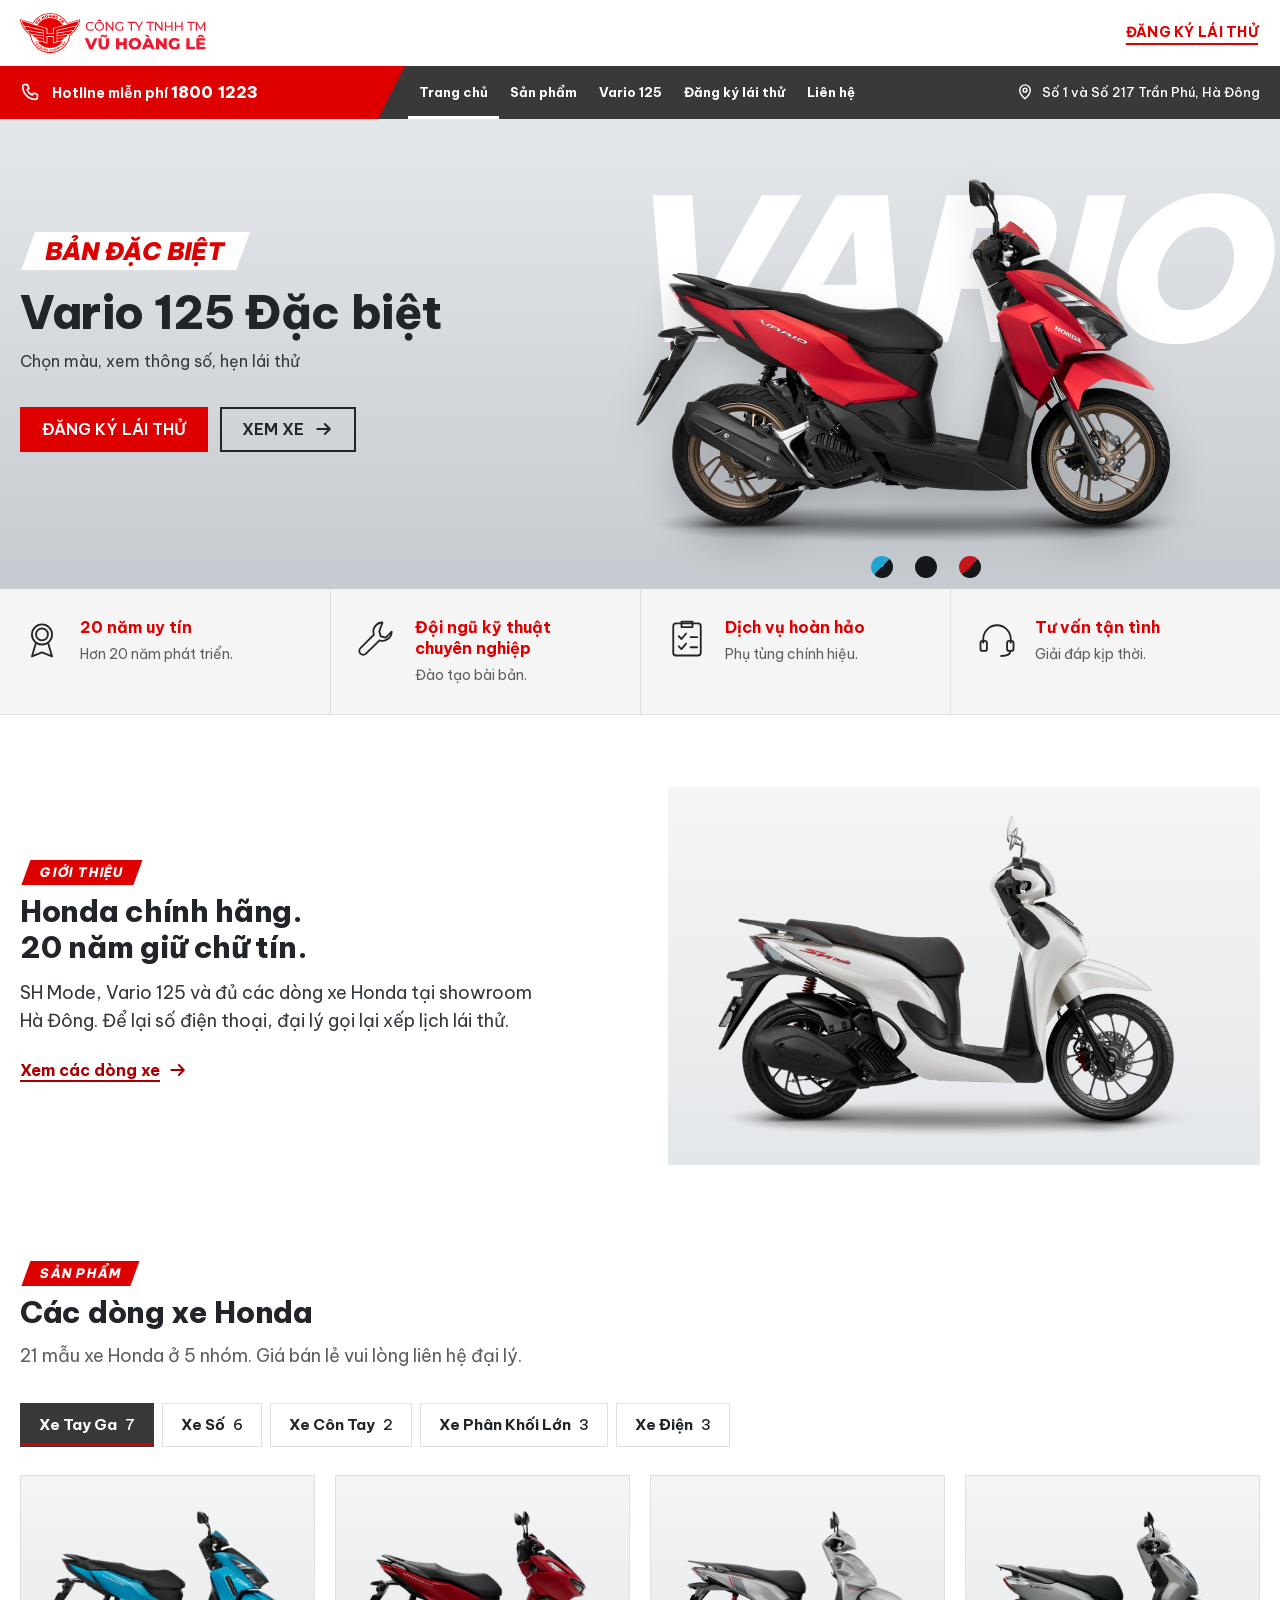
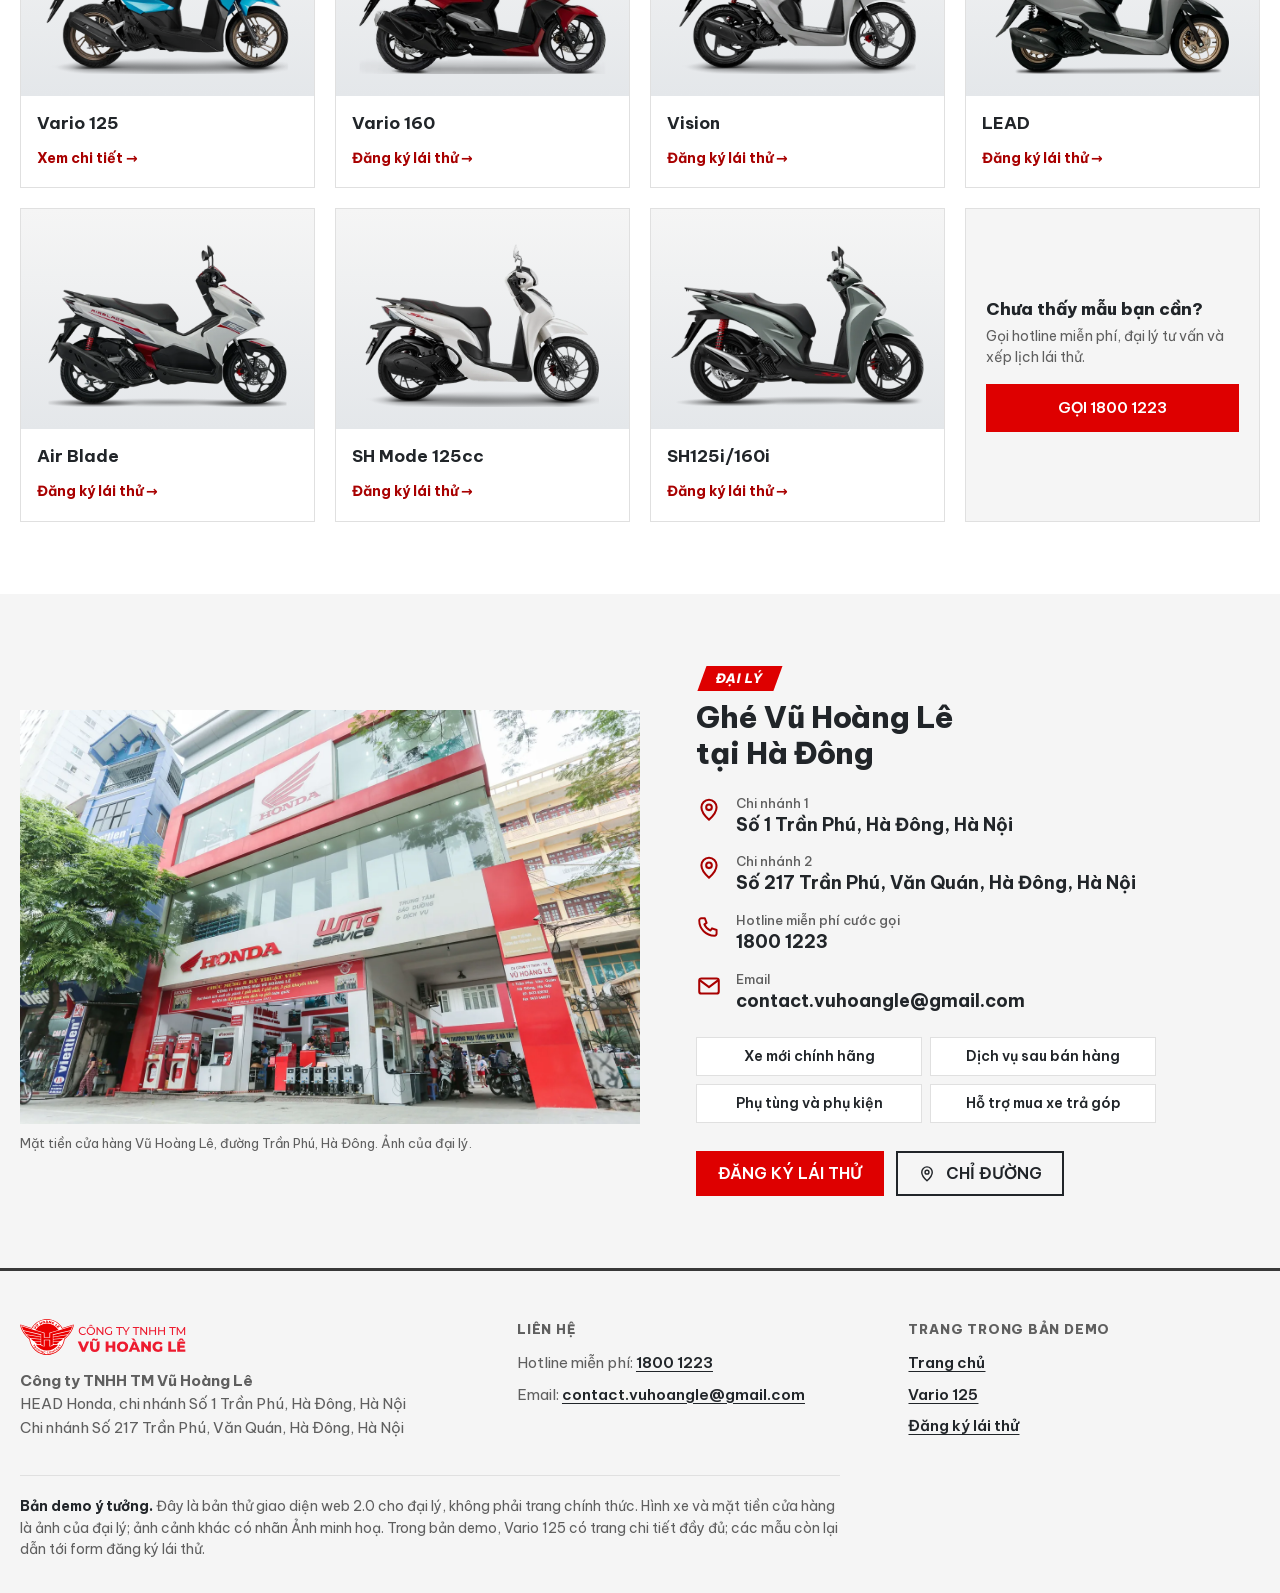
==== commit c6fc0f9e: "Sửa theo vòng soát: banner trang Vario, hero gọn, điểm ngắt 1024, logo vector, bảng thông số, form" ====
--- a/index.html
+++ b/index.html
@@ -27,8 +27,8 @@
 <a class="skip" href="#main">Bỏ qua điều hướng</a>
 <header>
   <div class="hd-top"><div class="wrap">
-    <a class="logo" href="index.html"><img src="img/logo-vhl.png" width="186" height="40" alt="Công ty TNHH TM Vũ Hoàng Lê, về trang chủ"></a>
-    <div class="hd-util"><a class="btn btn-outline" href="test-ride.html">Đăng ký lái&nbsp;thử</a></div>
+    <a class="logo" href="index.html"><img src="img/logo-vhl.svg" width="186" height="40" alt="Công ty TNHH TM Vũ Hoàng Lê, về trang chủ"></a>
+    <div class="hd-util"><a class="hd-cta" href="test-ride.html">Đăng ký lái&nbsp;thử</a></div>
   </div></div>
   <nav class="hd-nav" aria-label="Điều hướng chính"><div class="wrap">
     <a class="hot-tab" href="tel:18001223"><svg viewBox="0 0 24 24" fill="none" stroke="currentColor" stroke-width="1.8" stroke-linecap="round" stroke-linejoin="round" aria-hidden="true"><path d="M5 4h3.2l1.6 4.2-2.1 1.4a11 11 0 0 0 5.7 5.7l1.4-2.1L19 14.8V18a2 2 0 0 1-2 2A14 14 0 0 1 3 6a2 2 0 0 1 2-2z"/></svg><span>Hotline miễn phí <b>1800&nbsp;1223</b></span></a>
@@ -40,16 +40,15 @@
 </header>
 
 <main id="main">
-  <section class="hero" aria-label="Xe mới: Vario 125 Đặc biệt">
+  <section class="hero" aria-label="Vario 125, bản Đặc biệt">
     <div class="hero-in">
       <div class="copy">
-        <span class="tag"><span>Xe mới</span></span>
-        <h1><span class="ln">Vario&nbsp;125</span> <span class="ln">Đặc&nbsp;biệt</span></h1>
+        <span class="tag"><span>Bản Đặc&nbsp;biệt</span></span>
+        <h1>Vario&nbsp;125 Đặc&nbsp;biệt</h1>
         <p class="sub">Chọn màu, xem thông&nbsp;số, hẹn&nbsp;lái&nbsp;thử</p>
-        <div class="cols" role="group" aria-label="Chọn màu Vario 125"><a class="col-chip" href="vario-125.html?color=blue-black"><i class="dot" style="background:linear-gradient(135deg,#1fa5d4 50%,#15171a 50%)"></i>Xanh Đen</a><a class="col-chip" href="vario-125.html?color=black"><i class="dot" style="background:#15171a"></i>Đen</a><a class="col-chip" href="vario-125.html?color=red-black"><i class="dot" style="background:linear-gradient(135deg,#c4161c 50%,#15171a 50%)"></i>Đỏ Đen</a></div>
         <div class="cta"><a class="btn btn-red" href="test-ride.html?model=vario-125">Đăng ký lái&nbsp;thử</a><a class="btn btn-ghost" href="vario-125.html">Xem xe<span class="ar"><svg viewBox="0 0 24 24" fill="none" stroke="currentColor" stroke-width="2.4" stroke-linecap="round" stroke-linejoin="round" aria-hidden="true"><path d="M4 12h15M13 6l6 6-6 6"/></svg></span></a></div>
       </div>
-      <div class="scene"><div class="ghost" aria-hidden="true">VARIO</div><img class="bike" src="img/vario-hero.webp" width="1100" height="695" alt="Honda Vario 125 Đặc biệt màu đỏ đen" fetchpriority="high"></div>
+      <div class="scene"><div class="ghost" aria-hidden="true">VARIO</div><img class="bike" src="img/vario-hero.webp" width="1100" height="695" alt="Honda Vario 125 Đặc biệt màu đỏ đen" fetchpriority="high"><div class="dots" role="group" aria-label="Chọn màu Vario 125"><a class="col-dot" href="vario-125.html?color=blue-black" aria-label="Xanh Đen" title="Xanh Đen"><i class="dot" style="background:linear-gradient(135deg,#1fa5d4 50%,#15171a 50%)"></i></a><a class="col-dot" href="vario-125.html?color=black" aria-label="Đen" title="Đen"><i class="dot" style="background:#15171a"></i></a><a class="col-dot" href="vario-125.html?color=red-black" aria-label="Đỏ Đen" title="Đỏ Đen"><i class="dot" style="background:linear-gradient(135deg,#c4161c 50%,#15171a 50%)"></i></a></div></div>
     </div>
   </section>
   <section class="usp" aria-label="Vì sao chọn Vũ Hoàng Lê"><div class="wrap"><ul><li><svg viewBox="0 0 48 48" fill="none" stroke="currentColor" stroke-width="2" stroke-linecap="round" stroke-linejoin="round" aria-hidden="true"><circle cx="24" cy="19" r="11"/><circle cx="24" cy="19" r="6.5"/><path d="M17 29.5 13 43l11-4.5L35 43l-4-13.5"/></svg><div><h3>20&nbsp;năm uy&nbsp;tín</h3><p>Hơn 20&nbsp;năm phát&nbsp;triển.</p></div></li><li><svg viewBox="0 0 48 48" fill="none" stroke="currentColor" stroke-width="2" stroke-linecap="round" stroke-linejoin="round" aria-hidden="true"><path d="M30 6a10 10 0 0 0-9.4 13.3L6 34a4.2 4.2 0 0 0 6 6l14.7-14.6A10 10 0 0 0 40 16l-6.5 6.5-5.5-1.5-1.5-5.5z"/></svg><div><h3>Đội ngũ kỹ&nbsp;thuật chuyên&nbsp;nghiệp</h3><p>Đào tạo bài&nbsp;bản.</p></div></li><li><svg viewBox="0 0 48 48" fill="none" stroke="currentColor" stroke-width="2" stroke-linecap="round" stroke-linejoin="round" aria-hidden="true"><rect x="9" y="7" width="30" height="35" rx="3"/><path d="M18 5h12v6H18zM15 21l3 3 5-6M15 32l3 3 5-6M28 22h7M28 33h7"/></svg><div><h3>Dịch vụ hoàn&nbsp;hảo</h3><p>Phụ tùng chính&nbsp;hiệu.</p></div></li><li><svg viewBox="0 0 48 48" fill="none" stroke="currentColor" stroke-width="2" stroke-linecap="round" stroke-linejoin="round" aria-hidden="true"><path d="M9 28v-4a15 15 0 0 1 30 0v4"/><rect x="6" y="26" width="7" height="11" rx="2.5"/><rect x="35" y="26" width="7" height="11" rx="2.5"/><path d="M38.5 37c0 4-4 5.5-10 5.5"/></svg><div><h3>Tư&nbsp;vấn tận&nbsp;tình</h3><p>Giải đáp kịp&nbsp;thời.</p></div></li></ul></div></section>
@@ -57,9 +56,10 @@
   <section class="intro" aria-labelledby="intro-h">
     <div class="wrap intro-in">
       <div>
+        <p class="eyebrow"><span>Giới thiệu</span></p>
         <h2 id="intro-h">Honda chính hãng.<br>20&nbsp;năm giữ&nbsp;chữ&nbsp;tín.</h2>
         <p class="sub">SH Mode, Vario&nbsp;125 và đủ các dòng xe Honda tại showroom Hà&nbsp;Đông. Để lại số điện&nbsp;thoại, đại&nbsp;lý gọi lại xếp lịch&nbsp;lái&nbsp;thử.</p>
-        <div class="cta"><a class="btn btn-red" href="test-ride.html">Đăng ký lái&nbsp;thử</a><a class="btn btn-ghost" href="#products">Xem các dòng xe<span class="ar"><svg viewBox="0 0 24 24" fill="none" stroke="currentColor" stroke-width="2.4" stroke-linecap="round" stroke-linejoin="round" aria-hidden="true"><path d="M4 12h15M13 6l6 6-6 6"/></svg></span></a></div>
+        <p class="more"><a class="lnk-arrow" href="#products">Xem các dòng xe<svg viewBox="0 0 24 24" fill="none" stroke="currentColor" stroke-width="2.4" stroke-linecap="round" stroke-linejoin="round" aria-hidden="true"><path d="M4 12h15M13 6l6 6-6 6"/></svg></a></p>
       </div>
       <div class="intro-img"><img src="img/hero-sh-mode.webp" width="1400" height="911" alt="Honda SH Mode màu trắng, nhìn nghiêng" loading="lazy" decoding="async"></div>
     </div>
@@ -97,7 +97,7 @@
 </main>
 <footer class="ft"><div class="wrap">
   <div class="ft-grid">
-    <div><img src="img/logo-vhl.png" width="166" height="36" alt="Vũ Hoàng Lê" loading="lazy"><p class="ft-name">Công ty TNHH TM Vũ&nbsp;Hoàng&nbsp;Lê</p><p>HEAD Honda, chi nhánh Số&nbsp;1 Trần&nbsp;Phú, Hà&nbsp;Đông,&nbsp;Hà&nbsp;Nội</p><p>Chi nhánh Số&nbsp;217 Trần&nbsp;Phú, Văn&nbsp;Quán, Hà&nbsp;Đông,&nbsp;Hà&nbsp;Nội</p></div>
+    <div><img src="img/logo-vhl.svg" width="166" height="36" alt="Vũ Hoàng Lê" loading="lazy"><p class="ft-name">Công ty TNHH TM Vũ&nbsp;Hoàng&nbsp;Lê</p><p>HEAD Honda, chi nhánh Số&nbsp;1 Trần&nbsp;Phú, Hà&nbsp;Đông,&nbsp;Hà&nbsp;Nội</p><p>Chi nhánh Số&nbsp;217 Trần&nbsp;Phú, Văn&nbsp;Quán, Hà&nbsp;Đông,&nbsp;Hà&nbsp;Nội</p></div>
     <div><p class="ft-h">Liên hệ</p><ul><li>Hotline miễn phí: <a href="tel:18001223">1800&nbsp;1223</a></li><li>Email: <a href="mailto:contact.vuhoangle@gmail.com">contact.vuhoangle@<wbr>gmail.com</a></li></ul></div>
     <div><p class="ft-h">Trang trong bản&nbsp;demo</p><ul><li><a href="index.html">Trang&nbsp;chủ</a></li><li><a href="vario-125.html">Vario&nbsp;125</a></li><li><a href="test-ride.html">Đăng ký lái&nbsp;thử</a></li></ul></div>
   </div>
--- a/site.css
+++ b/site.css
@@ -17,9 +17,9 @@
 --field:#5f5f5f;--focus:#0b57d0;--ok:#0b6b3a;--ok-bg:#e8f5ee;--err:#b42318;--err-bg:#fdeceb;
 --r-btn:0;--r-card:0;--dur:.15s;--dur2:.2s;--ease:cubic-bezier(.2,.7,.2,1);
 --hero-g:linear-gradient(180deg,#f5f5f5 0%,#e4e7ea 100%);
---bleed:max(0px,calc((100vw - 1440px) / 2));
---shadow-hover:0 10px 28px rgba(17,24,39,.12)
-}
+--bleed:max(0px,calc((100vw - 1440px) / 2));--pad:45px
+}
+@media (max-width:1299px){:root{--pad:20px}}
 
 
 *{box-sizing:border-box}
@@ -70,8 +70,7 @@
 
 
 body{line-height:1.55}
-.wrap{max-width:1440px;padding-left:45px;padding-right:45px}
-@media (max-width:1299px){.wrap{padding-left:20px;padding-right:20px}}
+.wrap{max-width:1440px;padding-left:var(--pad);padding-right:var(--pad)}
 .btn{min-height:45px;padding:0 20px;border-radius:0;font-weight:600;text-transform:uppercase;line-height:1.2;letter-spacing:0}
 .btn .ar{display:inline-flex}
 .btn-red{background:var(--red);border-color:var(--red);color:#fff}
@@ -88,43 +87,51 @@
 .sec.soft .eyebrow,.pg-head .eyebrow{color:#fff}
 .sec-head h2,.h2{font-size:30px}
 .chip-ill{background:rgba(33,37,41,.88)}
+.lnk-arrow{display:inline-flex;align-items:center;gap:8px;min-height:44px;font-size:16px;font-weight:700;color:var(--red-d);text-decoration:underline;text-underline-offset:4px;text-decoration-thickness:2px}
+.lnk-arrow svg{width:20px;height:20px;flex:none}
+.lnk-arrow:hover{color:var(--ink)}
 
 
 .hd-top{background:#fff}
-.hd-top .wrap{display:flex;align-items:center;justify-content:space-between;height:66px}
+.hd-top .wrap{display:flex;align-items:center;justify-content:space-between;height:60px}
 .logo{display:flex;align-items:center;min-height:44px;flex:none}
-.logo img{width:186px;height:auto}
-.hd-util{display:flex;align-items:center;gap:28px}
-.hd-nav{position:relative;background:var(--dark);height:53px}
-.hd-nav::before{content:"";position:absolute;left:0;top:0;bottom:0;width:calc(405px + var(--bleed));background:var(--red);clip-path:polygon(0 0,100% 0,calc(100% - 27px) 100%,0 100%)}
-.hd-nav .wrap{position:relative;display:flex;align-items:center;height:53px}
-.hot-tab{display:flex;align-items:center;gap:10px;width:327px;color:#fff;font-size:14px;font-weight:700;white-space:nowrap}
-.hot-tab svg{width:22px;height:22px;flex:none}
-.hot-tab b{font-size:16px;font-weight:800;letter-spacing:.01em}
-.nav-d{display:flex;margin-left:36px}
-.nav-d a{display:flex;align-items:center;height:53px;padding:0 11px;color:#fff;font-size:13px;font-weight:700;line-height:1.6;white-space:nowrap}
-.nav-d a:hover{color:#ffb4b4}
-.nav-d a[aria-current]{box-shadow:inset 0 -3px 0 #fff}
-.hd-nav .addr{margin-left:auto;display:flex;align-items:center;gap:8px;color:#fff;font-size:13px;font-weight:500;white-space:nowrap}
-.hd-nav .addr svg{width:18px;height:18px;flex:none}
-.nav-m,.hot-m{display:none;color:#fff}
+.logo img{width:150px;height:auto}
+.hd-util{display:none}
+.hd-cta{display:inline-flex;align-items:center;min-height:44px;padding:0 2px;font-size:14px;font-weight:700;text-transform:uppercase;letter-spacing:.02em;color:var(--red);text-decoration:underline;text-decoration-thickness:2px;text-underline-offset:6px}
+.hd-cta:hover{color:var(--red-d)}
+.hd-nav{position:relative;background:var(--dark);height:48px}
+.hd-nav::before{content:"";position:absolute;left:0;top:0;bottom:0;width:150px;background:var(--red);clip-path:polygon(0 0,100% 0,calc(100% - 27px) 100%,0 100%)}
+.hd-nav .wrap{position:relative;display:flex;align-items:center;justify-content:space-between;height:48px}
+.hot-tab,.nav-d,.hd-nav .addr{display:none}
+.nav-m{display:block;color:#fff}
+.hot-m{display:flex;align-items:center;gap:10px;min-height:48px;color:#fff;font-weight:700;font-size:16px}
+.hot-m svg{width:22px;height:22px;flex:none}
+.hot-m b{font-weight:800;letter-spacing:.01em}
 .nav-m summary{list-style:none;display:flex;align-items:center;gap:10px;height:48px;color:#fff;font-weight:700;font-size:16px;cursor:pointer}
 .nav-m summary::-webkit-details-marker{display:none}
 .nav-m summary svg{width:22px;height:22px}
 .nav-m ul{position:absolute;left:0;right:0;top:48px;z-index:40;background:#fff;box-shadow:0 18px 32px rgba(17,24,39,.2)}
 .nav-m li a{display:flex;align-items:center;min-height:52px;padding:0 20px;font-size:16px;font-weight:700;color:var(--ink);border-bottom:1px solid var(--line)}
 .nav-m li a[aria-current]{color:var(--red-d);box-shadow:inset 4px 0 0 var(--red-d)}
-@media (max-width:1299px){
-  .hd-top .wrap{height:60px}
-  .logo img{width:150px}
-  .hd-util,.hot-tab,.nav-d,.hd-nav .addr{display:none}
-  .hd-nav{height:48px}
-  .hd-nav::before{width:150px}
-  .hd-nav .wrap{height:48px;justify-content:space-between}
-  .nav-m{display:block}
-  .hot-m{display:flex;align-items:center;gap:10px;min-height:48px;color:#fff;font-weight:700;font-size:16px}
-  .hot-m svg{width:22px;height:22px;flex:none}
-  .hot-m b{font-weight:800;letter-spacing:.01em}
+@media (min-width:1024px){
+  .hd-top .wrap{height:66px}
+  .logo img{width:186px}
+  .hd-util{display:flex;align-items:center;gap:28px}
+  .hd-nav{height:53px}
+  .hd-nav::before{width:calc(405px + var(--bleed))}
+  .hd-nav .wrap{height:53px;justify-content:flex-start}
+  .nav-m,.hot-m{display:none}
+  .hot-tab{display:flex;align-items:center;gap:10px;width:calc(372px - var(--pad));color:#fff;font-size:14px;font-weight:700;white-space:nowrap}
+  .hot-tab svg{width:22px;height:22px;flex:none}
+  .hot-tab b{font-size:16px;font-weight:800;letter-spacing:.01em}
+  .nav-d{display:flex;margin-left:36px}
+  .nav-d a{display:flex;align-items:center;height:53px;padding:0 11px;color:#fff;font-size:13px;font-weight:700;line-height:1.6;white-space:nowrap}
+  .nav-d a:hover{color:#ffb4b4}
+  .nav-d a[aria-current]{box-shadow:inset 0 -3px 0 #fff}
+}
+@media (min-width:1180px){
+  .hd-nav .addr{margin-left:auto;display:flex;align-items:center;gap:8px;color:#fff;font-size:13px;font-weight:500;white-space:nowrap}
+  .hd-nav .addr svg{width:18px;height:18px;flex:none}
 }
 
 
@@ -132,32 +139,37 @@
 .hero-in{position:relative;max-width:1440px;height:100%;margin:0 auto}
 .scene{position:absolute;inset:0}
 .ghost{position:absolute;right:2%;top:52px;font-size:clamp(88px,15.5vw,224px);line-height:1;font-weight:900;font-style:italic;letter-spacing:-.03em;color:#fff;white-space:nowrap;user-select:none}
-.hero .copy{position:absolute;left:45px;top:64px;width:min(520px,44%);z-index:2}
+.hero .copy{position:absolute;left:var(--pad);top:0;bottom:24px;display:flex;flex-direction:column;align-items:flex-start;justify-content:center;width:min(520px,44%);z-index:2}
 .tag{display:inline-block;transform:skewX(-20deg);background:#fff;padding:0 18px;margin-left:8px}
 .tag span{display:inline-block;transform:skewX(10deg);font-size:24px;font-weight:900;line-height:1.6;color:var(--red);text-transform:uppercase;white-space:nowrap}
-.hero .copy h1{margin-top:24px;font-size:38px;line-height:1.2;font-weight:800;letter-spacing:-.01em;color:var(--ink)}
-.hero .copy h1 .ln{display:block}
-.hero .copy .sub{margin-top:14px;font-size:16px;line-height:1.6;color:var(--ink-2);max-width:440px}
-.hero .cols{margin-top:18px}
-.hero .col-chip{min-height:44px;padding:0 12px 0 10px;gap:8px;font-size:14px}
-.hero .cta{margin-top:26px;gap:12px}
-.hero .bike{position:absolute;right:5%;bottom:20px;width:min(580px,43%);z-index:1;filter:drop-shadow(0 18px 18px rgba(0,0,0,.18))}
+.hero .copy h1{margin-top:16px;font-size:clamp(34px,3.6vw,46px);line-height:1.15;font-weight:800;letter-spacing:-.01em;color:var(--ink)}
+.hero .copy .sub{margin-top:10px;font-size:16px;line-height:1.6;color:var(--ink-2);max-width:440px}
+.hero .cta{margin-top:32px;gap:12px}
+.hero .bike{position:absolute;right:5%;bottom:44px;width:min(580px,43%);z-index:1;filter:drop-shadow(0 18px 18px rgba(0,0,0,.18))}
+.dots{position:absolute;right:5%;bottom:0;width:min(580px,43%);height:44px;display:flex;justify-content:center;z-index:2}
+.col-dot{display:grid;place-items:center;width:44px;height:44px}
+.col-dot .dot{width:22px;height:22px;border:0}
+@media (prefers-reduced-motion:no-preference){.col-dot .dot{transition:transform var(--dur)}.col-dot:hover .dot{transform:scale(1.18)}}
 .cta{display:flex;gap:14px;flex-wrap:wrap;margin-top:28px}
 .cols{display:flex;gap:8px;flex-wrap:wrap}
-.col-chip{display:inline-flex;align-items:center;gap:8px;min-height:44px;padding:0 16px 0 12px;border:1.5px solid var(--line);border-radius:0;font-size:15px;font-weight:600;background:#fff}
-.col-chip:hover{border-color:var(--ink)}
-@media (max-width:1299px){
+@media (min-width:1024px) and (max-width:1299px){
+  .hero .bike,.dots,.hero-media{width:min(580px,48%)}
+}
+@media (max-width:1023px){
   .hero{height:auto}
   .hero-in{height:auto;display:flex;flex-direction:column;padding:28px 20px 28px}
   .hero .copy{position:static;width:auto}
   .hero .copy h1{font-size:clamp(28px,7.6vw,38px)}
-  .scene{position:relative;inset:auto;width:min(480px,100%);margin:20px auto 0;align-self:center}
+  .scene{position:relative;inset:auto;width:min(480px,100%);margin:20px auto 0;align-self:center;display:flex;flex-direction:column;align-items:center}
   .hero .bike{position:relative;right:auto;bottom:auto;width:100%;margin-top:34px}
   .ghost{font-size:clamp(88px,25vw,150px);right:auto;left:50%;transform:translateX(-50%);top:0}
+  .dots{position:static;width:auto;margin-top:4px}
 }
 @media (max-width:640px){
   .hero .cta{flex-direction:column;align-items:stretch;gap:8px}
   .hero .cta .btn{width:100%}
+  .tag{padding:0 14px}
+  .tag span{font-size:20px}
 }
 
 .usp{background:var(--soft);border-bottom:1px solid var(--line)}
@@ -165,13 +177,14 @@
 .usp li{display:flex;gap:16px;align-items:flex-start;padding:28px 24px;border-left:1px solid var(--line)}
 .usp li:first-child{border-left:0;padding-left:0}
 .usp svg{flex:none;width:44px;height:44px;color:var(--ink)}
-.usp h3{font-size:16px;line-height:1.3;font-weight:700;color:var(--red)}
+.usp h3{font-size:16px;line-height:1.3;font-weight:700;color:var(--red);text-wrap-style:auto}
 .usp p{margin-top:6px;font-size:14px;line-height:1.5;color:var(--muted)}
 
 .intro{padding:72px 0 24px}
 .intro-in{display:grid;grid-template-columns:minmax(0,1fr) minmax(0,1fr);gap:56px;align-items:center}
-.intro h2{font-size:38px;line-height:1.2;font-weight:800;letter-spacing:-.01em}
-.intro .sub{margin-top:16px;max-width:520px;font-size:18px;line-height:1.6;color:var(--ink-2)}
+.intro h2{margin-top:8px;font-size:30px;line-height:1.2;font-weight:800;letter-spacing:-.01em}
+.intro .sub{margin-top:14px;max-width:520px;font-size:18px;line-height:1.6;color:var(--ink-2)}
+.intro .more{margin-top:12px}
 .intro-img{display:block;aspect-ratio:1000/640;padding:28px 40px;background:var(--hero-g);overflow:hidden}
 .intro-img img{width:100%;height:100%;object-fit:contain;mix-blend-mode:multiply}
 
@@ -192,8 +205,8 @@
 @keyframes grp-in{from{opacity:0;transform:translateY(6px)}to{opacity:1;transform:none}}
 .cards{display:grid;grid-template-columns:repeat(4,minmax(0,1fr));gap:20px}
 .card{position:relative;display:flex;flex-direction:column;background:#fff;border:1px solid var(--line);overflow:hidden}
-@media (prefers-reduced-motion:no-preference){.card{transition:box-shadow var(--dur2) var(--ease),transform var(--dur2) var(--ease)}.card:hover{transform:translateY(-2px)}}
-.card:hover{box-shadow:var(--shadow-hover)}
+@media (prefers-reduced-motion:no-preference){.card{transition:border-color var(--dur)}}
+.card:hover{border-color:var(--ink)}
 .card-img{display:block;aspect-ratio:4/3;background:var(--hero-g)}
 .card-img img{width:100%;height:100%;object-fit:contain;mix-blend-mode:multiply}
 .card-b{display:flex;flex-direction:column;gap:4px;flex:1;padding:16px 16px 18px}
@@ -243,7 +256,6 @@
   .usp svg{width:40px;height:40px}
   .intro{padding:48px 0 16px}
   .intro-in,.dl-in{grid-template-columns:minmax(0,1fr);gap:28px}
-  .intro h2{font-size:clamp(28px,7.6vw,38px)}
   .intro-img{padding:24px 32px}
   .dl-card h2,.sec-head h2,.h2{font-size:30px}
   .sec{padding:56px 0}
@@ -388,6 +400,14 @@
   .spec tbody th{width:44%}
   .cmp{padding:20px}
 }
+@media (max-width:640px){
+  .spec,.spec tbody,.spec tr,.spec th,.spec td{display:block}
+  .spec tr{padding:10px 0;border-bottom:1px solid var(--line)}
+  .spec tr.g{padding:0;border-bottom:0}
+  .spec tbody th{width:auto;padding:0 12px;border-bottom:0;font-size:14px}
+  .spec td{padding:2px 12px 0;border-bottom:0;font-size:15px}
+  .spec .g th{padding:12px 12px}
+}
 
 
 .pg-head{background:linear-gradient(180deg,#f6f7f9 0%,#e9ecef 100%);padding:40px 0 44px;border-bottom:1px solid var(--line)}
@@ -410,6 +430,8 @@
 .hint{margin-top:6px;font-size:13px;color:var(--muted)}
 .err{display:none;margin-top:6px;font-size:14px;font-weight:600;color:var(--err)}
 .err.show{display:block}
+.fld .err{display:block;visibility:hidden;min-height:22px}
+.fld .err.show{visibility:visible}
 .two{display:grid;grid-template-columns:minmax(0,1fr) minmax(0,1fr);gap:16px}
 .consent{margin-top:24px;padding:18px;border:1.5px solid var(--line);border-radius:var(--r-card);background:var(--soft)}
 .consent.bad{border-color:var(--err);background:var(--err-bg)}
@@ -489,20 +511,62 @@
 }
 
 
-.mh h1{font-size:clamp(28px,7.6vw,38px);line-height:1.2;letter-spacing:-.01em}
-.benefit{font-size:20px}
-.fig,.chip-ill,.badge,.st,.st-off,.stage,.cmp-col,.cmp,.stat,.pricebox,.tw,.side-card,.form,.ok,.consent,.demo-box,.summary,.spec-wrap,.shot-ph{border-radius:0}
+.hero-vario{height:520px}
+.hero-vario .crumb{position:absolute;left:var(--pad);top:16px;z-index:3;padding:0;font-size:14px;color:var(--ink-2)}
+.hero-vario .crumb li+li::before{color:var(--ink-2)}
+.hero-vario .crumb a:hover{color:var(--red-d)}
+.hero-vario .copy h1{margin-top:16px;font-size:48px;line-height:1.1;font-weight:800;letter-spacing:-.01em}
+.hero-vario .benefit{margin-top:12px;font-size:20px;line-height:1.35;font-weight:700;color:var(--ink)}
+.hero-vario .desc{margin-top:10px;font-size:16px;line-height:1.6;color:var(--ink-2);max-width:440px}
+.hero-media{position:absolute;right:5%;bottom:10px;width:min(540px,42%);z-index:1}
+.hero-vario .stage{position:relative;aspect-ratio:1000/640;background:none;border-radius:0;overflow:visible}
+.hero-vario .shot{filter:drop-shadow(0 14px 14px rgba(0,0,0,.18))}
+.hero-vario .shot-ph{inset:12px;border-color:var(--ink-2)}
+.hero-vario .shot-ph svg,.hero-vario .shot-ph span{color:var(--ink-2)}
+.hero-vario .cap{margin-top:0;justify-content:center;align-items:baseline;gap:10px}
+.hero-vario .cap small{color:var(--ink-2)}
+.hero-vario .picker{margin-top:0;display:flex;flex-wrap:wrap;justify-content:center;gap:0 28px}
+.hero-vario .picker legend{position:absolute;width:1px;height:1px;margin:-1px;padding:0;overflow:hidden;clip:rect(0,0,0,0);white-space:nowrap;border:0}
+.hero-vario .ver+.ver{margin-top:0}
+.hero-vario .ver h3{margin:0;font-size:12px;line-height:1.3;text-align:center;color:var(--ink-2)}
+.hero-vario .sws{gap:0;justify-content:center}
+.hero-vario .sw{display:grid;place-items:center;width:44px;height:44px;min-height:0;padding:0;border:0;border-radius:50%;background:none;box-shadow:none}
+.hero-vario .sw:hover{border-color:transparent}
+.hero-vario .rd:checked+.sw{border:0;box-shadow:none}
+.hero-vario .sw .dot{width:22px;height:22px;border:0}
+.hero-vario .rd:checked+.sw .dot{box-shadow:0 0 0 2px #fff,0 0 0 4px var(--ink)}
+.hero-vario:has(#color-blue-black:checked) .s-blue-black,.hero-vario:has(#color-black:checked) .s-black,.hero-vario:has(#color-red-black:checked) .s-red-black,.hero-vario:has(#color-sport-blue-black:checked) .s-sport-blue-black{opacity:1;visibility:visible;transition-delay:0s}
+.hero-vario:has(#color-blue-black:checked) .c-blue-black,.hero-vario:has(#color-black:checked) .c-black,.hero-vario:has(#color-red-black:checked) .c-red-black,.hero-vario:has(#color-sport-blue-black:checked) .c-sport-blue-black{display:flex}
+.buy{background:#fff;border-bottom:1px solid var(--line)}
+.buy-in{display:flex;align-items:center;justify-content:space-between;gap:20px 40px;flex-wrap:wrap;padding-top:24px;padding-bottom:24px}
+.buy .pricebox{margin:0;padding:0;border:0;max-width:none;background:none}
+.buy .pricebox b{font-size:28px}
+.buy-r .acts{margin-top:0}
+.buy-r .acts-note{margin-top:8px}
+@media (min-width:1024px) and (max-width:1299px){.hero-vario .hero-media{width:min(540px,48%)}}
+@media (max-width:1023px){
+  .hero-vario{height:auto}
+  .hero-vario .crumb{position:static;padding:0 0 16px}
+  .hero-vario .copy h1{font-size:clamp(34px,9.5vw,44px)}
+  .hero-vario .hero-media{position:relative;right:auto;bottom:auto;width:100%;margin-top:34px}
+  .buy-in{flex-direction:column;align-items:stretch}
+}
+
+
+.stage,.cmp-col,.cmp,.stat,.pricebox,.tw,.side-card,.form,.ok,.consent,.demo-box,.summary,.spec-wrap,.shot-ph,.fig,.chip-ill,.badge,.st,.st-off{border-radius:0}
 .sw{border-radius:0}
-.pg-head{background:linear-gradient(180deg,#e4e7ea 0%,#c6cbd1 100%);border-bottom:0;padding:44px 0 48px}
+.hero-vario .sw{border-radius:50%}
+.form{box-shadow:none}
+.pg-head{position:relative;overflow:hidden;background:linear-gradient(180deg,#e4e7ea 0%,#c6cbd1 100%);border-bottom:0;padding:44px 0 48px}
+.pg-head .wrap{position:relative;z-index:1}
 .pg-head h1{font-size:clamp(28px,7.6vw,38px);line-height:1.2;letter-spacing:-.01em}
 .pg-head p.lead{color:var(--ink-2)}
+.pg-head .ghost{top:50%;right:var(--pad);transform:translateY(-50%);left:auto;font-size:clamp(72px,13vw,168px);z-index:0}
 .steps li::before{border-radius:0}
 .box{border-radius:0}
 .inp,.cmp-col select{border-radius:0}
 .band .btn-white{color:var(--red-d)}
 @media (max-width:1179px){
   .pg-head{padding:32px 0 36px}
-  .pg-head h1{font-size:clamp(28px,7.6vw,38px)}
-  .mh h1{font-size:clamp(28px,7.6vw,38px)}
 }
 .ft{border-top:3px solid var(--dark)}
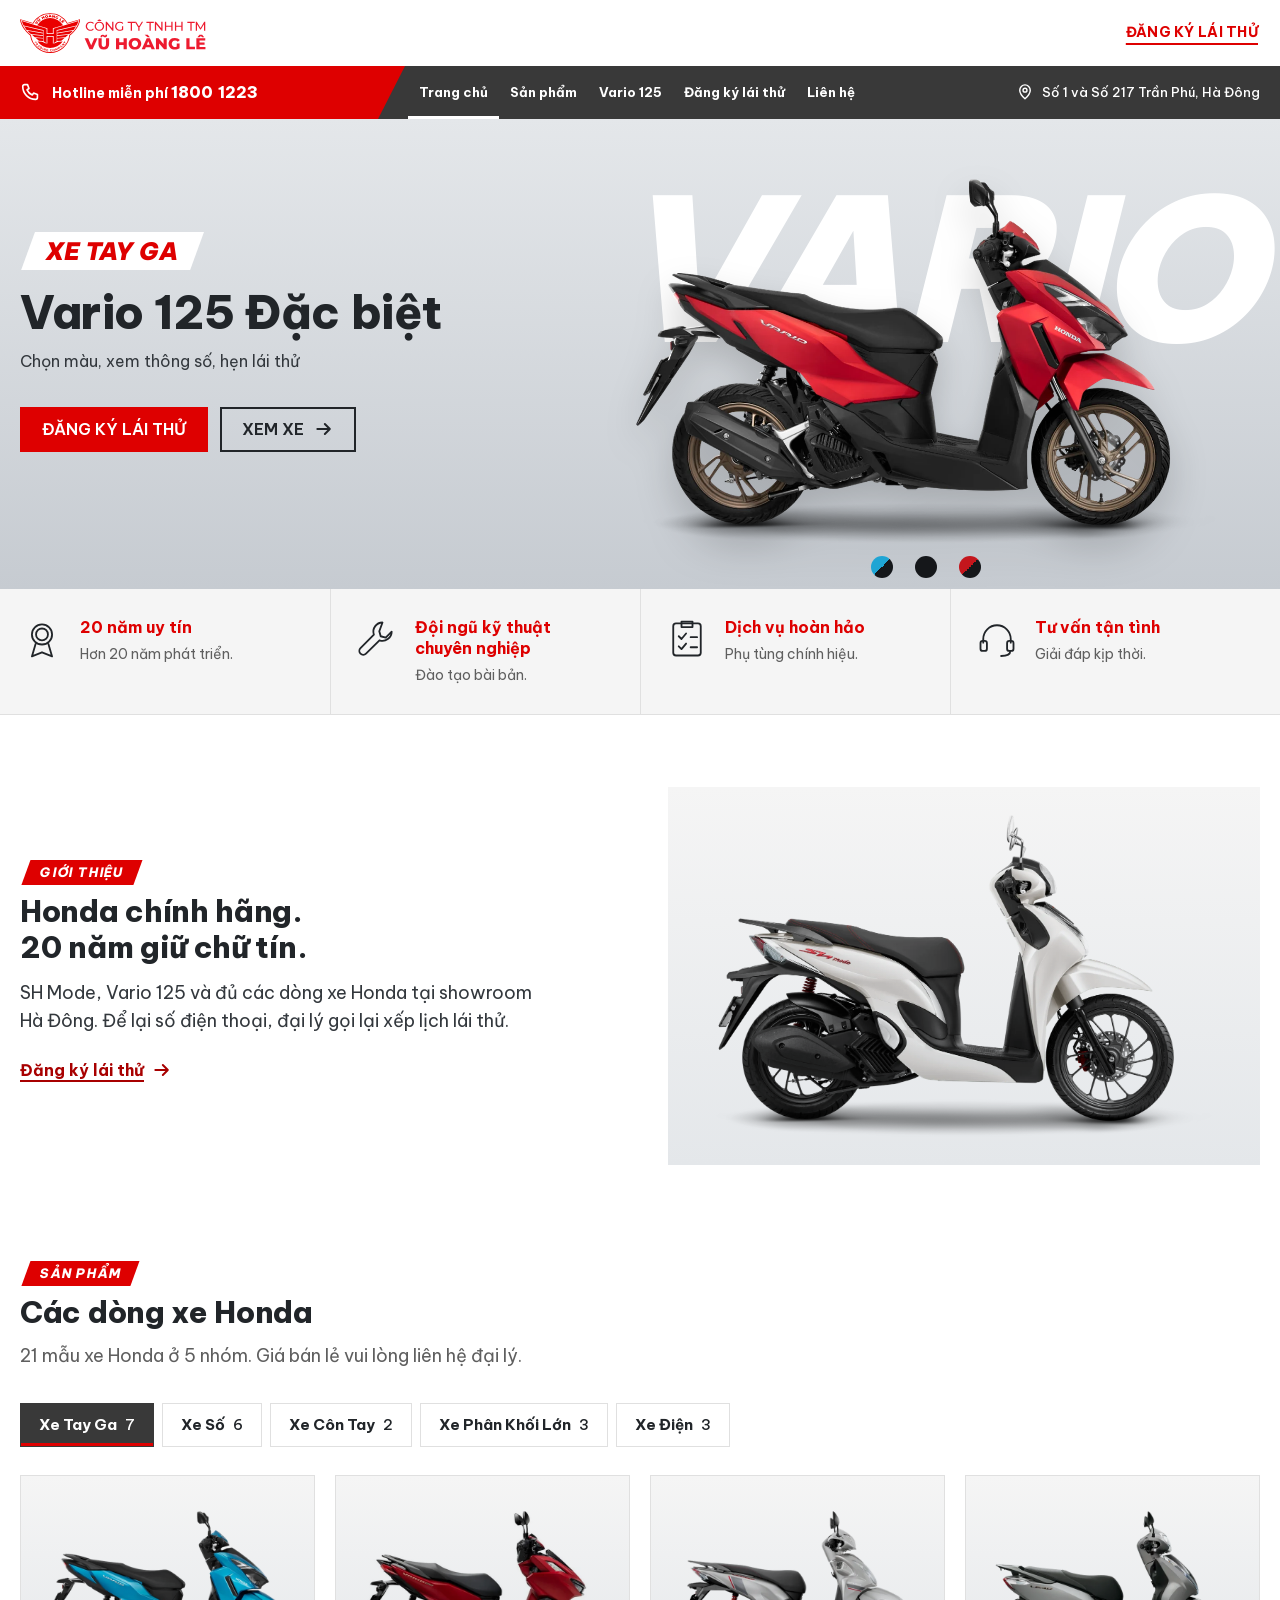
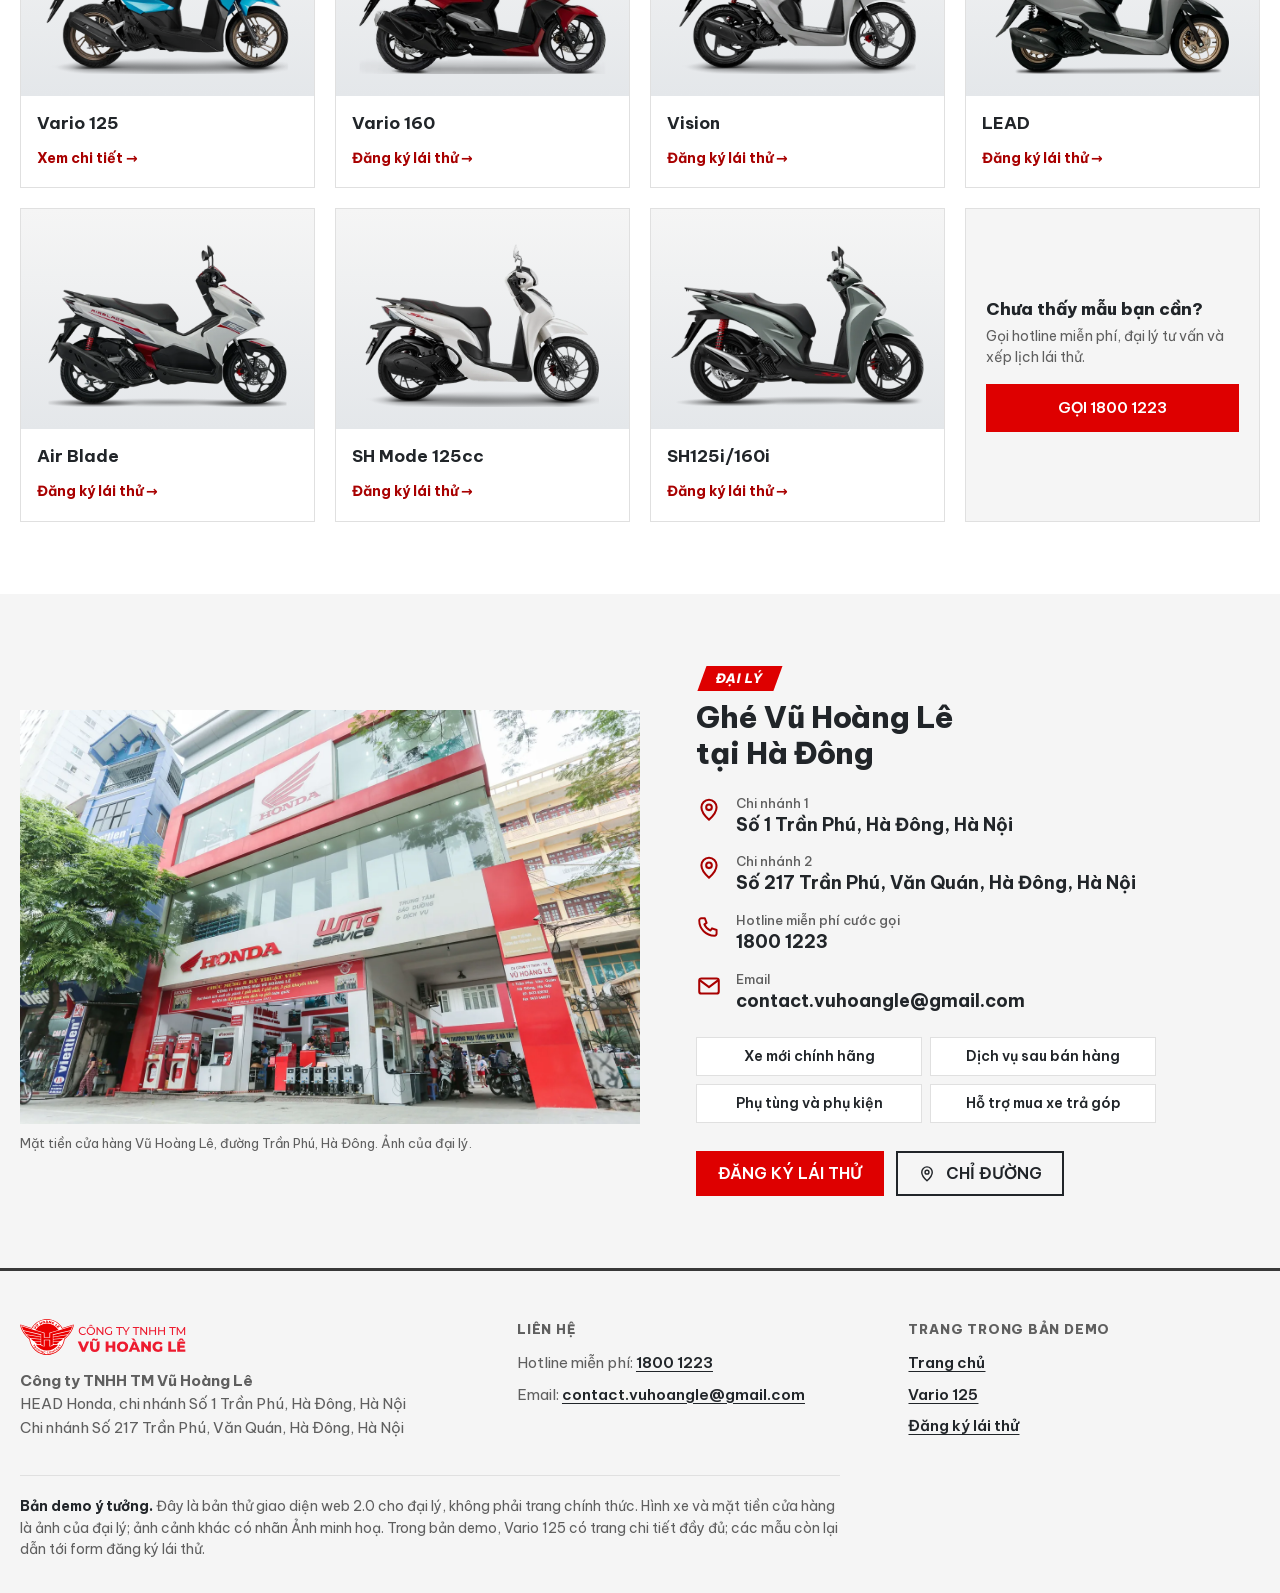
==== commit 653cc3e0: "Banner trang Vario: cụm màu hai tầng, bóng sàn mờ dần; hero điện thoại nút rộng hết cột; tem Xe Tay " ====
--- a/index.html
+++ b/index.html
@@ -40,10 +40,10 @@
 </header>
 
 <main id="main">
-  <section class="hero" aria-label="Vario 125, bản Đặc biệt">
+  <section class="hero" aria-label="Vario 125 Đặc biệt">
     <div class="hero-in">
       <div class="copy">
-        <span class="tag"><span>Bản Đặc&nbsp;biệt</span></span>
+        <span class="tag"><span>Xe Tay&nbsp;Ga</span></span>
         <h1>Vario&nbsp;125 Đặc&nbsp;biệt</h1>
         <p class="sub">Chọn màu, xem thông&nbsp;số, hẹn&nbsp;lái&nbsp;thử</p>
         <div class="cta"><a class="btn btn-red" href="test-ride.html?model=vario-125">Đăng ký lái&nbsp;thử</a><a class="btn btn-ghost" href="vario-125.html">Xem xe<span class="ar"><svg viewBox="0 0 24 24" fill="none" stroke="currentColor" stroke-width="2.4" stroke-linecap="round" stroke-linejoin="round" aria-hidden="true"><path d="M4 12h15M13 6l6 6-6 6"/></svg></span></a></div>
@@ -59,7 +59,7 @@
         <p class="eyebrow"><span>Giới thiệu</span></p>
         <h2 id="intro-h">Honda chính hãng.<br>20&nbsp;năm giữ&nbsp;chữ&nbsp;tín.</h2>
         <p class="sub">SH Mode, Vario&nbsp;125 và đủ các dòng xe Honda tại showroom Hà&nbsp;Đông. Để lại số điện&nbsp;thoại, đại&nbsp;lý gọi lại xếp lịch&nbsp;lái&nbsp;thử.</p>
-        <p class="more"><a class="lnk-arrow" href="#products">Xem các dòng xe<svg viewBox="0 0 24 24" fill="none" stroke="currentColor" stroke-width="2.4" stroke-linecap="round" stroke-linejoin="round" aria-hidden="true"><path d="M4 12h15M13 6l6 6-6 6"/></svg></a></p>
+        <p class="more"><a class="lnk-arrow" href="test-ride.html">Đăng ký lái&nbsp;thử<svg viewBox="0 0 24 24" fill="none" stroke="currentColor" stroke-width="2.4" stroke-linecap="round" stroke-linejoin="round" aria-hidden="true"><path d="M4 12h15M13 6l6 6-6 6"/></svg></a></p>
       </div>
       <div class="intro-img"><img src="img/hero-sh-mode.webp" width="1400" height="911" alt="Honda SH Mode màu trắng, nhìn nghiêng" loading="lazy" decoding="async"></div>
     </div>
--- a/site.css
+++ b/site.css
@@ -103,6 +103,7 @@
 .hd-nav::before{content:"";position:absolute;left:0;top:0;bottom:0;width:150px;background:var(--red);clip-path:polygon(0 0,100% 0,calc(100% - 27px) 100%,0 100%)}
 .hd-nav .wrap{position:relative;display:flex;align-items:center;justify-content:space-between;height:48px}
 .hot-tab,.nav-d,.hd-nav .addr{display:none}
+.hot-tab,.nav-d a,.hd-nav .addr{color:#fff}
 .nav-m{display:block;color:#fff}
 .hot-m{display:flex;align-items:center;gap:10px;min-height:48px;color:#fff;font-weight:700;font-size:16px}
 .hot-m svg{width:22px;height:22px;flex:none}
@@ -159,6 +160,7 @@
   .hero{height:auto}
   .hero-in{height:auto;display:flex;flex-direction:column;padding:28px 20px 28px}
   .hero .copy{position:static;width:auto}
+  .hero .copy .cta{align-self:stretch}
   .hero .copy h1{font-size:clamp(28px,7.6vw,38px)}
   .scene{position:relative;inset:auto;width:min(480px,100%);margin:20px auto 0;align-self:center;display:flex;flex-direction:column;align-items:center}
   .hero .bike{position:relative;right:auto;bottom:auto;width:100%;margin-top:34px}
@@ -520,15 +522,18 @@
 .hero-vario .desc{margin-top:10px;font-size:16px;line-height:1.6;color:var(--ink-2);max-width:440px}
 .hero-media{position:absolute;right:5%;bottom:10px;width:min(540px,42%);z-index:1}
 .hero-vario .stage{position:relative;aspect-ratio:1000/640;background:none;border-radius:0;overflow:visible}
-.hero-vario .shot{filter:drop-shadow(0 14px 14px rgba(0,0,0,.18))}
+.hero-vario .shot{-webkit-mask-image:linear-gradient(#000 0,#000 92%,transparent 96%);mask-image:linear-gradient(#000 0,#000 92%,transparent 96%)}
 .hero-vario .shot-ph{inset:12px;border-color:var(--ink-2)}
 .hero-vario .shot-ph svg,.hero-vario .shot-ph span{color:var(--ink-2)}
-.hero-vario .cap{margin-top:0;justify-content:center;align-items:baseline;gap:10px}
-.hero-vario .cap small{color:var(--ink-2)}
-.hero-vario .picker{margin-top:0;display:flex;flex-wrap:wrap;justify-content:center;gap:0 28px}
-.hero-vario .picker legend{position:absolute;width:1px;height:1px;margin:-1px;padding:0;overflow:hidden;clip:rect(0,0,0,0);white-space:nowrap;border:0}
-.hero-vario .ver+.ver{margin-top:0}
-.hero-vario .ver h3{margin:0;font-size:12px;line-height:1.3;text-align:center;color:var(--ink-2)}
+.hero-vario .cap{margin-top:4px;justify-content:center;align-items:baseline;gap:0;flex-wrap:wrap}
+.hero-vario .cap b{font-size:18px;line-height:1.35;font-weight:700;color:var(--ink)}
+.hero-vario .cap small{font-size:14px;line-height:1.35;font-weight:400;color:var(--ink-2)}
+.hero-vario .picker{margin-top:2px;display:flex;flex-wrap:nowrap;justify-content:center;gap:0}
+.hero-vario .picker legend,.hero-vario .ver h3{position:absolute;width:1px;height:1px;margin:-1px;padding:0;overflow:hidden;clip:rect(0,0,0,0);white-space:nowrap;border:0}
+.hero-vario .ver{display:flex;align-items:center}
+.hero-vario .ver h3{color:var(--ink-2)}
+.hero-vario .ver+.ver{position:relative;margin:0 0 0 28px}
+.hero-vario .ver+.ver::before{content:"";position:absolute;left:-14px;top:11px;width:1px;height:22px;background:rgba(51,56,61,.5)}
 .hero-vario .sws{gap:0;justify-content:center}
 .hero-vario .sw{display:grid;place-items:center;width:44px;height:44px;min-height:0;padding:0;border:0;border-radius:50%;background:none;box-shadow:none}
 .hero-vario .sw:hover{border-color:transparent}
@@ -543,6 +548,7 @@
 .buy .pricebox b{font-size:28px}
 .buy-r .acts{margin-top:0}
 .buy-r .acts-note{margin-top:8px}
+@media (min-width:641px) and (max-width:1179px){.stat b span{display:inline;margin:0 0 0 4px;font-size:18px;white-space:nowrap}}
 @media (min-width:1024px) and (max-width:1299px){.hero-vario .hero-media{width:min(540px,48%)}}
 @media (max-width:1023px){
   .hero-vario{height:auto}
